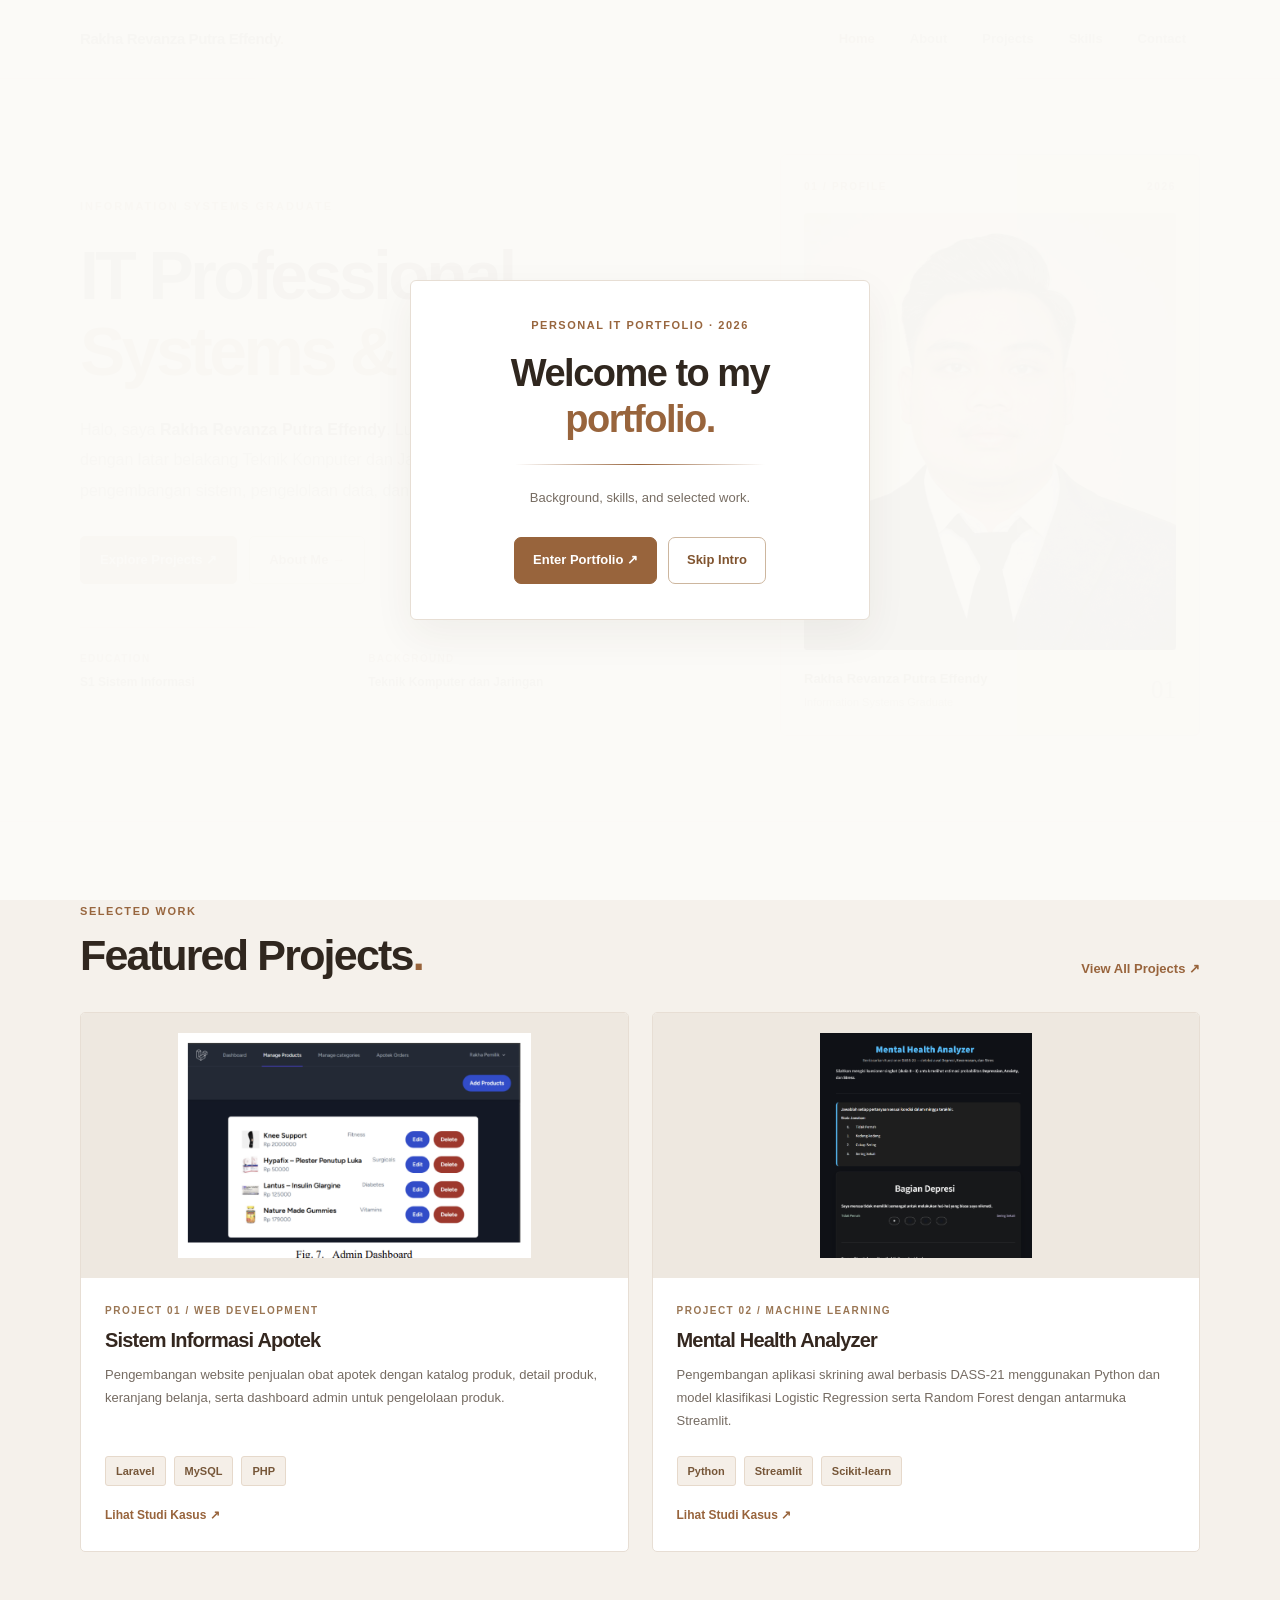
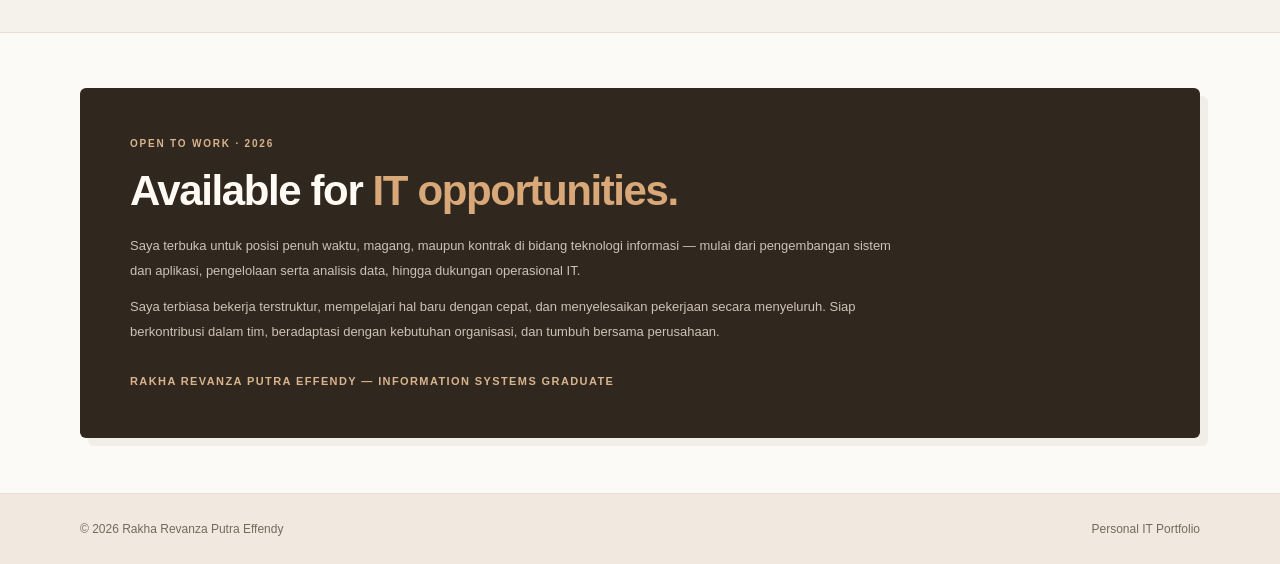
==== index.html @ 6f1459f6 "Refine portfolio layout and reposition as general IT" ====
<!DOCTYPE html>
<html lang="id">

<head>
  <meta charset="UTF-8">
  <meta name="viewport" content="width=device-width, initial-scale=1">

  <meta name="description"
    content="Personal portfolio of Rakha Revanza Putra Effendy — Information Technology, systems, data, and applications.">

  <meta name="theme-color" content="#fbfaf7">

  <title>Rakha Revanza Putra Effendy | IT Portfolio</title>

  <link rel="stylesheet" href="assets/style.css">

  <!-- CORPORATE HOME DESIGN -->
  <style>

    /* =====================================
       01. DESIGN SYSTEM
    ===================================== */

    :root {
      --home-bg: #fbfaf7;
      --home-white: #ffffff;
      --home-beige: #f1e9df;
      --home-brown: #98643c;
      --home-brown-dark: #79502f;
      --home-ink: #30271f;
      --home-muted: #776d63;
      --home-line: #e7ded4;
    }

    body.home-corporate {
      background: var(--home-bg);
      color: var(--home-ink);
    }

    .home-corporate .main {
      background: var(--home-bg);
    }

    .home-corporate .wrap {
      width: min(1120px, calc(100% - 64px));
    }


    /* =====================================
       02. HEADER
    ===================================== */

    .home-corporate .site-header {
      background: rgba(251, 250, 247, .96);
      border-bottom: 1px solid var(--home-line);
      backdrop-filter: blur(12px);
    }

    .home-corporate .topbar {
      min-height: 78px;
    }

    .home-corporate .logo {
      color: var(--home-ink);
      font-size: 15px;
      font-weight: 750;
      letter-spacing: -.4px;
    }

    .home-corporate .logo span {
      color: var(--home-brown);
    }

    .home-corporate .menu {
      gap: 7px;
    }

    .home-corporate .menu a {
      color: #6d6258;
      font-size: 13px;
      transition: .2s ease;
    }

    .home-corporate .menu a:hover,
    .home-corporate .menu a.active {
      color: var(--home-brown-dark);
      background: #eee5db;
    }


    /* =====================================
       03. HERO SECTION
    ===================================== */

    .corporate-hero {
      display: grid;
      grid-template-columns: 1.08fr .92fr;
      align-items: center;
      gap: 8%;

      min-height: 650px;
      padding: 75px 0 85px;
    }

    .corporate-hero > * {
      min-width: 0;
    }

    .hero-content .eyebrow {
      margin-bottom: 22px;
      color: var(--home-brown);
      font-size: 11px;
      font-weight: 750;
      letter-spacing: 2px;
    }

    .hero-content h1 {
      margin: 0 0 25px;

      color: var(--home-ink);
      font-family: Inter, "Segoe UI", Arial, sans-serif;

      font-size: clamp(46px, 5.3vw, 70px);
      font-weight: 750;
      line-height: 1.12;
      letter-spacing: -3.5px;
    }

    .hero-content h1 span {
      color: var(--home-brown);
    }

    .hero-content .lead {
      max-width: 535px;
      margin: 0;

      color: #6f655c;
      font-size: 16px;
      line-height: 1.9;
    }

    .hero-content .lead strong {
      color: var(--home-ink);
      font-weight: 700;
    }


    /* HERO BUTTONS */

    .hero-actions {
      display: flex;
      flex-wrap: wrap;
      gap: 12px;
      margin-top: 30px;
    }

    .home-corporate .hero-actions .btn {
      min-height: 47px;
      padding: 12px 19px;

      border-radius: 5px;
      font-size: 13px;
      font-weight: 700;
    }

    .home-corporate .hero-actions .btn.primary {
      color: white;
      background: var(--home-brown);
      border: 1px solid var(--home-brown);
    }

    .home-corporate .hero-actions .btn.primary:hover {
      background: var(--home-brown-dark);
      border-color: var(--home-brown-dark);
    }

    .home-corporate .hero-actions .btn.secondary {
      color: var(--home-brown-dark);
      background: transparent;
      border: 1px solid #cfbba6;
    }

    .home-corporate .hero-actions .btn.secondary:hover {
      background: #f1e9df;
    }


    /* HERO INFORMATION */

    .hero-information {
      display: grid;
      grid-template-columns: 1fr 1fr;
      gap: 20px;

      margin-top: 43px;
      padding-top: 22px;

      border-top: 1px solid var(--home-line);
    }

    .hero-information div {
      display: flex;
      flex-direction: column;
      gap: 5px;
    }

    .hero-information span {
      color: #987657;
      font-size: 10px;
      font-weight: 700;
      letter-spacing: 1.3px;
    }

    .hero-information strong {
      color: #4b3c2e;
      font-size: 12px;
      font-weight: 650;
    }


    /* =====================================
       04. PROFILE PHOTO PANEL
    ===================================== */

    .corporate-profile {
      width: 100%;
      max-width: 420px;
      justify-self: end;

      padding: 23px;

      background: #f0e8de;
      border: 1px solid #e2d5c7;
      border-radius: 6px;

      box-shadow: 8px 8px 0 rgba(143, 111, 79, .09);
    }

    .profile-panel-head {
      display: flex;
      align-items: center;
      justify-content: space-between;

      margin-bottom: 18px;

      color: #8a6343;
      font-size: 10px;
      font-weight: 750;
      letter-spacing: 1.7px;
    }

    .profile-image-wrap {
      width: 100%;
      aspect-ratio: 4 / 4.7;
      overflow: hidden;

      background: #e8ddd0;
      border-radius: 3px;
    }

    .profile-image-wrap img {
      width: 100%;
      height: 100%;

      object-fit: cover;
      object-position: center 20%;
    }

    .profile-panel-footer {
      display: flex;
      align-items: center;
      justify-content: space-between;
      gap: 12px;

      padding-top: 18px;
    }

    .profile-panel-footer strong {
      display: block;
      color: #423226;
      font-size: 13px;
    }

    .profile-panel-footer small {
      display: block;
      margin-top: 3px;

      color: #827466;
      font-size: 11px;
    }

    .profile-number {
      color: #a08060;
      font-family: Georgia, serif;
      font-size: 25px;
    }


    /* =====================================
       05. FEATURED PROJECTS
    ===================================== */

    .corporate-projects {
      padding: 80px 0;
      background: #f5f1eb;
      border-top: 1px solid var(--home-line);
      border-bottom: 1px solid var(--home-line);
    }

    .projects-heading {
      display: flex;
      align-items: end;
      justify-content: space-between;
      gap: 20px;

      margin-bottom: 32px;
    }

    .projects-heading .eyebrow {
      margin-bottom: 10px;
    }

    .projects-heading h2 {
      margin: 0;

      color: var(--home-ink);
      font-size: clamp(29px, 4vw, 43px);
      font-weight: 700;
      letter-spacing: -1.8px;
    }

    .projects-heading h2 span {
      color: var(--home-brown);
    }

    .projects-view-all {
      color: var(--home-brown);
      font-size: 13px;
      font-weight: 700;
      white-space: nowrap;
    }

    .corporate-project-grid {
      display: grid;
      grid-template-columns: repeat(2, minmax(0, 1fr));
      gap: 23px;
    }

    .corporate-project-card {
      overflow: hidden;

      background: #fff;
      border: 1px solid #e7ded4;
      border-radius: 5px;

      transition: transform .25s ease, box-shadow .25s ease;
    }

    .corporate-project-card:hover {
      transform: translateY(-4px);
      box-shadow: 0 12px 25px rgba(69, 49, 31, .07);
    }

    .corporate-project-card > a {
      display: block;
      height: 100%;
    }

    .project-image {
      height: 265px;
      padding: 20px;

      display: flex;
      align-items: center;
      justify-content: center;

      background: #eee8e0;
      overflow: hidden;
    }

    .project-image img {
      width: auto;
      height: auto;
      max-width: 100%;
      max-height: 100%;
      object-fit: contain;

      transition: transform .3s ease;
    }

    .corporate-project-card:hover .project-image img {
      transform: scale(1.025);
    }

    .project-information {
      padding: 24px;
    }

    .project-number {
      display: block;
      margin-bottom: 10px;

      color: #9a7654;
      font-size: 10px;
      font-weight: 750;
      letter-spacing: 1.5px;
    }

    .project-information h3 {
      margin: 0 0 10px;

      color: #34271f;
      font-size: 20px;
      font-weight: 700;
    }

    .project-information p {
      min-height: 75px;
      margin: 0 0 18px;

      color: #756b62;
      font-size: 13px;
      line-height: 1.8;
    }

    .project-technologies {
      display: flex;
      flex-wrap: wrap;
      gap: 8px;
    }

    .project-technologies span {
      padding: 5px 10px;

      color: #765638;
      background: #f5efe8;

      border: 1px solid #e6d9cb;
      border-radius: 3px;

      font-size: 11px;
      font-weight: 600;
    }

    .project-link {
      display: inline-block;
      margin-top: 19px;

      color: var(--home-brown);
      font-size: 12px;
      font-weight: 750;
    }


    /* =====================================
       06. OPEN TO WORK
    ===================================== */

    .corporate-cta {
      padding: 55px 0;
      background: var(--home-bg);
    }

    .cta-panel {
      padding: 46px 50px;

      color: #f7f1e9;
      background: var(--home-ink);
      border-radius: 6px;

      box-shadow: 8px 8px 0 rgba(143, 111, 79, .09);
    }

    .cta-panel .eyebrow {
      margin-bottom: 12px;

      color: #d8b48e;
      font-size: 10px;
      letter-spacing: 1.8px;
    }

    .cta-panel h2 {
      margin: 0 0 18px;

      color: #fffaf4;
      font-size: clamp(28px, 3.8vw, 42px);
      font-weight: 700;
      line-height: 1.22;
      letter-spacing: -1.4px;
    }

    .cta-panel h2 span {
      color: #d8a878;
    }

    .cta-panel p {
      max-width: 780px;
      margin: 0;

      color: #cec2b6;
      font-size: 13px;
      line-height: 1.9;
    }

    .cta-panel p + p {
      margin-top: 12px;
    }

    .cta-panel .cta-signature {
      margin-top: 26px;

      color: #d8b48e;
      font-size: 11px;
      font-weight: 700;
      letter-spacing: 1.4px;
      text-transform: uppercase;
    }


    /* =====================================
       07. FOOTER
    ===================================== */

    .home-corporate .footer {
      padding: 25px 0;

      color: #75685b;
      background: #f1e9df;

      border-top: 1px solid var(--home-line);
      font-size: 12px;
    }

    .footer-content {
      display: flex;
      align-items: center;
      justify-content: space-between;
      gap: 15px;
    }


    /* =====================================
       08. INTRO SCREEN
    ===================================== */

    .home-corporate .intro {
      background: rgba(251, 250, 247, .98);
      color: var(--home-ink);
    }

    .home-corporate .intro-box {
      width: min(460px, calc(100% - 35px));
      padding: 35px;

      background: white;
      border: 1px solid var(--home-line);
      border-radius: 6px;
      box-shadow: 0 15px 40px rgba(60, 43, 28, .06);
    }

    .home-corporate .intro-box h2 {
      color: var(--home-ink);
      font-family: Inter, "Segoe UI", Arial, sans-serif;
      font-size: 38px;
      line-height: 1.2;
    }

    .home-corporate .intro-box h2 span {
      color: var(--home-brown) !important;
    }

    .home-corporate .intro-box .muted {
      color: var(--home-muted);
      font-size: 13px;
    }

    .home-corporate .intro-line {
      background: linear-gradient(
        90deg,
        transparent,
        var(--home-brown),
        transparent
      );
    }


    /* =====================================
       09. RESPONSIVE
    ===================================== */

    @media (max-width: 850px) {

      .corporate-hero {
        gap: 5%;
        grid-template-columns: 1fr .85fr;
      }

      .hero-content h1 {
        font-size: 48px;
      }

      .corporate-profile {
        padding: 16px;
      }

    }


    @media (max-width: 780px) {

      .home-corporate .wrap {
        width: calc(100% - 36px);
      }

      .corporate-hero {
        grid-template-columns: 1fr;
        gap: 40px;

        min-height: auto;
        padding: 65px 0;
      }

      .hero-content h1 {
        font-size: clamp(43px, 10vw, 62px);
        letter-spacing: -2.5px;
      }

      .hero-content .lead {
        font-size: 15px;
      }

      .corporate-profile {
        width: 100%;
        max-width: 370px;
        justify-self: center;
      }

      .hero-information {
        margin-top: 30px;
      }

      .corporate-projects {
        padding: 60px 0;
      }

      .corporate-cta {
        padding: 45px 0;
      }

      .cta-panel {
        padding: 30px;
      }

      .corporate-project-grid {
        grid-template-columns: 1fr;
      }

      .project-information p {
        min-height: auto;
      }

      .projects-heading {
        align-items: flex-start;
      }

    }


    @media (max-width: 480px) {

      .home-corporate .logo {
        font-size: 13px;
      }

      .hero-content h1 {
        font-size: 43px;
      }

      .hero-information {
        grid-template-columns: 1fr;
        gap: 15px;
      }

      .hero-actions {
        flex-direction: column;
        align-items: stretch;
      }

      .hero-actions .btn {
        justify-content: center;
      }

      .projects-heading {
        flex-direction: column;
        align-items: flex-start;
      }

      .project-image {
        height: 220px;
      }

      .footer-content {
        flex-direction: column;
        align-items: flex-start;
      }

    }

  </style>
</head>


<body class="home-corporate">


  <!-- =================================
       HEADER
  ================================== -->

  <header class="site-header">

    <div class="wrap topbar">

      <a class="logo" href="index.html">
        Rakha Revanza Putra Effendy<span>.</span>
      </a>

      <button
        class="toggle"
        data-menu-toggle
        aria-expanded="false"
        aria-label="Buka navigasi">

        ☰ Menu

      </button>

      <nav class="menu" aria-label="Main navigation">

        <a href="index.html" class="active" aria-current="page">
          Home
        </a>

        <a href="about.html">About</a>

        <a href="projects.html">Projects</a>

        <a href="skills.html">Skills</a>

        <a href="contact.html">Contact</a>

      </nav>

    </div>

  </header>



  <!-- =================================
       MAIN CONTENT
  ================================== -->

  <main class="main">


    <!-- HERO SECTION -->

    <div class="wrap">

      <section class="corporate-hero">


        <!-- INTRODUCTION -->

        <div class="hero-content reveal">

          <p class="eyebrow">
            INFORMATION SYSTEMS GRADUATE
          </p>

          <h1>
            IT Professional<br>
            <span>Systems & Data.</span>
          </h1>

          <p class="lead">

            Halo, saya
            <strong>Rakha Revanza Putra Effendy</strong>.
            Lulusan Sistem Informasi dengan latar belakang
            Teknik Komputer dan Jaringan, tertarik pada
            pengembangan sistem, pengelolaan data, dan
            operasional IT.

          </p>


          <!-- ACTION BUTTONS -->

          <div class="hero-actions">

            <a href="projects.html" class="btn primary">
              Explore Projects ↗
            </a>

            <a href="about.html" class="btn secondary">
              About Me →
            </a>

          </div>


          <!-- PROFILE INFORMATION -->

          <div class="hero-information">

            <div>
              <span>EDUCATION</span>
              <strong>S1 Sistem Informasi</strong>
            </div>

            <div>
              <span>BACKGROUND</span>
              <strong>Teknik Komputer dan Jaringan</strong>
            </div>

          </div>

        </div>



        <!-- PROFILE PHOTO -->

        <aside class="corporate-profile reveal">

          <div class="profile-panel-head">
            <span>01 / PROFILE</span>
            <span>2026</span>
          </div>

          <div class="profile-image-wrap">

            <img
              src="assets/rakha-profile.jpg"
              alt="Foto profesional Rakha Revanza Putra Effendy"
              loading="eager">

          </div>

          <div class="profile-panel-footer">

            <div>
              <strong>Rakha Revanza Putra Effendy</strong>
              <small>Information Systems Graduate</small>
            </div>

            <span class="profile-number">01</span>

          </div>

        </aside>


      </section>

    </div>



    <!-- =================================
         FEATURED PROJECTS
    ================================== -->

    <section class="corporate-projects">

      <div class="wrap">


        <div class="projects-heading">

          <div>

            <p class="eyebrow">
              SELECTED WORK
            </p>

            <h2>
              Featured Projects<span>.</span>
            </h2>

          </div>

          <a href="projects.html" class="projects-view-all">
            View All Projects ↗
          </a>

        </div>



        <div class="corporate-project-grid">


          <!-- PROJECT 01 -->

          <article class="corporate-project-card reveal">

            <a href="pharmacy.html"
               aria-label="Lihat detail Sistem Informasi Apotek">

              <div class="project-image">

                <img
                  src="assets/pharmacy-admin.png"
                  alt="Dashboard admin Sistem Informasi Apotek"
                  loading="lazy">

              </div>


              <div class="project-information">

                <span class="project-number">
                  PROJECT 01 / WEB DEVELOPMENT
                </span>

                <h3>Sistem Informasi Apotek</h3>

                <p>
                  Pengembangan website penjualan obat apotek
                  dengan katalog produk, detail produk,
                  keranjang belanja, serta dashboard admin
                  untuk pengelolaan produk.
                </p>

                <div class="project-technologies">

                  <span>Laravel</span>
                  <span>MySQL</span>
                  <span>PHP</span>

                </div>

                <span class="project-link">
                  Lihat Studi Kasus ↗
                </span>

              </div>

            </a>

          </article>



          <!-- PROJECT 02 -->

          <article class="corporate-project-card reveal">

            <a href="mental-health.html"
               aria-label="Lihat detail Mental Health Analyzer">

              <div class="project-image">

                <img
                  src="assets/mental-home.png"
                  alt="Tampilan aplikasi Mental Health Analyzer"
                  loading="lazy">

              </div>


              <div class="project-information">

                <span class="project-number">
                  PROJECT 02 / MACHINE LEARNING
                </span>

                <h3>Mental Health Analyzer</h3>

                <p>
                  Pengembangan aplikasi skrining awal berbasis
                  DASS-21 menggunakan Python dan model
                  klasifikasi Logistic Regression serta
                  Random Forest dengan antarmuka Streamlit.
                </p>

                <div class="project-technologies">

                  <span>Python</span>
                  <span>Streamlit</span>
                  <span>Scikit-learn</span>

                </div>

                <span class="project-link">
                  Lihat Studi Kasus ↗
                </span>

              </div>

            </a>

          </article>


        </div>

      </div>

    </section>



    <!-- =================================
         OPEN TO WORK
    ================================== -->

    <section class="corporate-cta">

      <div class="wrap">

        <div class="cta-panel reveal">

          <p class="eyebrow">
            OPEN TO WORK · 2026
          </p>

          <h2>
            Available for
            <span>IT opportunities.</span>
          </h2>

          <p>
            Saya terbuka untuk posisi penuh waktu, magang, maupun
            kontrak di bidang teknologi informasi — mulai dari
            pengembangan sistem dan aplikasi, pengelolaan serta
            analisis data, hingga dukungan operasional IT.
          </p>

          <p>
            Saya terbiasa bekerja terstruktur, mempelajari hal baru
            dengan cepat, dan menyelesaikan pekerjaan secara
            menyeluruh. Siap berkontribusi dalam tim, beradaptasi
            dengan kebutuhan organisasi, dan tumbuh bersama
            perusahaan.
          </p>

          <p class="cta-signature">
            Rakha Revanza Putra Effendy — Information Systems Graduate
          </p>

        </div>

      </div>

    </section>



  </main>



  <!-- =================================
       FOOTER
  ================================== -->

  <footer class="footer">

    <div class="wrap footer-content">

      <span>
        © 2026 Rakha Revanza Putra Effendy
      </span>

      <span>
        Personal IT Portfolio
      </span>

    </div>

  </footer>



  <!-- =================================
       LIGHTBOX
  ================================== -->

  <div
    class="lightbox"
    id="lightbox"
    role="dialog"
    aria-modal="true"
    aria-label="Project image preview">

    <button
      class="lightbox-close"
      type="button"
      aria-label="Close preview">

      ×

    </button>

    <img alt="">

  </div>



  <!-- =================================
       INTRO SCREEN
  ================================== -->

  <div id="intro" class="intro">

    <div class="intro-box">

      <p class="eyebrow">
        PERSONAL IT PORTFOLIO · 2026
      </p>

      <h2>
        Welcome to my<br>
        <span>portfolio.</span>
      </h2>

      <div class="intro-line"></div>

      <p class="muted">
        Background, skills, and selected work.
      </p>

      <div class="actions" style="justify-content:center">

        <button
          class="btn primary"
          id="enter-site">

          Enter Portfolio ↗

        </button>

        <button
          class="btn secondary"
          id="skip-intro">

          Skip Intro

        </button>

      </div>

    </div>

  </div>



  <!-- JAVASCRIPT -->

  <script src="assets/app.js"></script>

</body>
</html>
---- assets/style.css ----
/* =========================================
   RAKHA REVANZA — PERSONAL PORTFOLIO
   Theme: Warm White & Soft Brown
   ========================================= */


/* 1. ROOT & GLOBAL */

:root {
  color-scheme: light;

  --bg: #fbfaf7;
  --surface: #ffffff;
  --surface2: #f4efe8;
  --line: #e7ded4;

  --ink: #30271f;
  --muted: #756b62;

  --blue: #9a6538;
  --brand: #9a6538;

  --brown: #98643c;
  --brown-dark: #81532f;
  --brown-soft: #eee4d9;

  --max: 1100px;
}

* {
  box-sizing: border-box;
}

html {
  scroll-behavior: smooth;
}

body {
  margin: 0;
  background: var(--bg);
  color: var(--ink);
  font-family: Inter, "Segoe UI", Arial, sans-serif;
  font-size: 15px;
  line-height: 1.7;
}

a {
  color: inherit;
  text-decoration: none;
}

button {
  font: inherit;
  cursor: pointer;
}

img {
  display: block;
  max-width: 100%;
}

a:focus-visible,
button:focus-visible,
input:focus-visible {
  outline: 2px solid #a97950;
  outline-offset: 3px;
}

.wrap {
  width: min(var(--max), calc(100% - 64px));
  margin: 0 auto;
}


/* 2. BACKGROUND */

.grid-bg {
  background-color: var(--bg);
  background-image:
    radial-gradient(
      ellipse at 90% 4%,
      rgba(196, 166, 135, 0.10),
      transparent 34%
    );
}


/* 3. HEADER & NAVIGATION */

.site-header {
  position: sticky;
  top: 0;
  z-index: 30;

  background: rgba(251, 250, 247, 0.94);
  backdrop-filter: blur(14px);

  border-bottom: 1px solid var(--line);
}

.topbar {
  min-height: 76px;

  display: flex;
  align-items: center;
  justify-content: space-between;
  gap: 20px;
}

.logo {
  font-size: 15px;
  font-weight: 750;
  letter-spacing: -0.025em;
  color: #382a1e;
}

.logo span {
  color: #a66f43;
}

.menu {
  display: flex;
  align-items: center;
  flex-wrap: wrap;
  gap: 8px;
}

.menu a {
  padding: 8px 14px;
  border-radius: 999px;

  color: #62574d;
  font-size: 13px;
  font-weight: 600;

  transition: background 0.2s, color 0.2s;
}

.menu a:hover,
.menu a.active {
  color: #70451f;
  background: #eee4d9;
}

.toggle {
  display: none;

  padding: 7px 12px;
  color: #49382a;

  background: #fff;
  border: 1px solid #d9cabc;
  border-radius: 8px;
}


/* 4. MAIN & TYPOGRAPHY */

.main {
  min-height: calc(100vh - 160px);
  background-color: var(--bg);
}

.eyebrow {
  margin: 0 0 16px;

  color: #98663e;
  font-size: 11px;
  font-weight: 750;
  letter-spacing: 0.14em;
  text-transform: uppercase;
}

h1,
h2,
h3 {
  color: #34271c;
  line-height: 1.16;
  letter-spacing: -0.04em;
}

h2 {
  margin: 0 0 16px;
  font-size: clamp(30px, 4vw, 48px);
}

h3 {
  margin: 0 0 10px;
  font-size: 21px;
}

.lead {
  max-width: 610px;

  color: #625a52;
  font-size: 17px;
  line-height: 1.8;
}

.muted {
  color: var(--muted);
}


/* 5. HOME PAGE */

.hero {
  min-height: 590px;
  padding: 64px 0 56px;

  display: grid;
  grid-template-columns:
    minmax(0, 1.3fr)
    minmax(240px, 0.75fr);

  align-items: center;
  gap: 8%;
}

.hero h1 {
  margin: 0 0 22px;

  font-family: Georgia, "Times New Roman", serif;
  font-size: clamp(44px, 7vw, 88px);
  font-weight: 600;
  line-height: 1.04;
  letter-spacing: -0.055em;
}

.hero h1 span {
  color: #a66f43 !important;
}

.actions {
  display: flex;
  flex-wrap: wrap;
  gap: 11px;
  margin-top: 28px;
}

.statline {
  display: flex;
  flex-wrap: wrap;
  gap: 26px;

  margin-top: 45px;
  padding-top: 25px;

  border-top: 1px solid var(--line);

  color: #887b6e;
  font-size: 12px;
  letter-spacing: 0.08em;
  text-transform: uppercase;
}


/* 6. BUTTONS */

.btn {
  display: inline-flex;
  align-items: center;
  gap: 9px;

  padding: 11px 18px;

  color: #63462d;
  background: #fff;

  border: 1px solid #d9cabc;
  border-radius: 7px;

  font-size: 13px;
  font-weight: 650;

  transition:
    background 0.18s,
    transform 0.18s,
    border-color 0.18s;
}

.btn:hover {
  transform: translateY(-1px);
  border-color: #b99473;
  background: #faf6f1;
}

.btn.primary {
  color: #fff;
  background: var(--brown);
  border-color: var(--brown);
}

.btn.primary:hover {
  background: var(--brown-dark);
  border-color: var(--brown-dark);
}

.btn.secondary {
  color: #80542f;
  background: transparent;
  border-color: #cdb69e;
}

.btn.secondary:hover {
  background: #f3ece4;
  border-color: #ad825d;
}


/* 7. PROFILE PHOTO */

.photo-card {
  position: relative;

  width: 100%;
  min-height: 360px;
  max-width: 390px;

  margin: 0 auto;
  overflow: hidden;

  display: grid;
  place-items: center;

  background: linear-gradient(145deg, #f3ece3, #e7d9c9);
  border: 1px solid #dfd0c0;
  border-radius: 10px;

  box-shadow:
    12px 12px 0 -7px #eee5db,
    12px 12px 0 -6px #d9c7b4;
}

.profile-photo {
  display: block;
  width: 100%;
  height: auto;
  object-fit: cover;
}

.photo-card:has(.profile-photo)::after {
  display: none;
}

.photo-card:has(.profile-photo) {
  min-height: 0;
}

.photo-mark {
  width: 92px;
  height: 92px;
  margin: 0 auto 18px;

  display: grid;
  place-items: center;

  color: #967452;
  background: rgba(255, 255, 255, 0.38);
  border: 1px solid #b99a7b;
  border-radius: 999px;

  font-size: 38px;
}

.photo-placeholder {
  padding: 20px;
  color: #604b38;
  text-align: center;
  font-size: 13px;
}

.photo-placeholder small {
  display: block;
  margin-top: 4px;
  color: #88745f;
}

.photo-card:after {
  content: "PORTRAIT / PLACEHOLDER";

  position: absolute;
  bottom: 20px;
  left: 22px;

  color: #8c725a;
  font-size: 10px;
  letter-spacing: 0.16em;
}


/* 8. GENERAL SECTIONS */

.section {
  padding: 62px 0;
}

.section-heading {
  display: flex;
  align-items: center;
  justify-content: space-between;
  gap: 20px;
  margin-bottom: 22px;
}

.section-heading h2 {
  margin: 0;
}

.section-heading a,
.text-link,
.back {
  color: #94623a;
}

.section-heading a {
  font-size: 13px;
}

.page-top {
  padding: 72px 0 24px;
}

.page-top h1 {
  margin: 0 0 16px;

  font-family: Georgia, "Times New Roman", serif;
  font-size: clamp(38px, 5vw, 62px);
  font-weight: 600;
  letter-spacing: -0.045em;
}

.page-top h1 span {
  color: #a66f43 !important;
}

.page-top .lead {
  max-width: 740px;
}


/* 9. ABOUT PAGE */

.split {
  display: grid;
  grid-template-columns: 0.9fr 1.1fr;
  align-items: start;
  gap: 45px;
}

.split > * {
  min-width: 0;
}

.split .photo-card {
  margin: 0;
  align-self: start;
}

.prose {
  max-width: 780px;
}

.prose p {
  color: #625a52;
}


/* 10. PANELS & INFORMATION */

.panel {
  padding: 25px;

  background: #fff;
  border: 1px solid var(--line);
  border-radius: 9px;

  box-shadow: 0 4px 18px rgba(67, 47, 29, 0.025);
}

.stack {
  display: grid;
  gap: 15px;
}

.kicker {
  color: #98663e;
  font-size: 11px;
  letter-spacing: 0.13em;
  text-transform: uppercase;
}

.notice {
  padding: 15px 20px;

  color: #655648;
  background: #f5efe8;

  border-left: 3px solid #ad8059;
  border-radius: 3px;

  font-size: 13px;
}


/* 11. EDUCATION & EXPERIENCE */

.timeline {
  margin: 0 0 0 10px;
  padding-left: 23px;

  border-left: 1px solid #d6c3ae;
}

.timeline article {
  position: relative;
  margin-bottom: 26px;
}

.timeline article:before {
  content: "";

  position: absolute;
  top: 7px;
  left: -29px;

  width: 11px;
  height: 11px;

  background: #a97950;
  border-radius: 50%;
  box-shadow: 0 0 0 3px var(--bg);
}

.timeline h3 {
  margin-bottom: 4px;
  font-size: 17px;
}

.timeline p {
  margin: 0;
  color: #6e655d;
}


/* 12. PROJECTS */

.project-grid {
  display: grid;
  grid-template-columns: repeat(2, minmax(0, 1fr));
  gap: 24px;
}

.card {
  overflow: hidden;

  background: #fff;
  border: 1px solid var(--line);
  border-radius: 9px;

  box-shadow: 0 4px 18px rgba(67, 47, 29, 0.035);

  transition:
    transform 0.25s,
    border-color 0.25s,
    box-shadow 0.25s;
}

.card:hover {
  transform: translateY(-3px);
  border-color: #c8ad91;
  box-shadow: 0 9px 24px rgba(67, 47, 29, 0.07);
}

.card .visual {
  height: 240px;
  padding: 18px;

  display: flex;
  align-items: center;
  justify-content: center;

  overflow: hidden;
  background: #f2eee8;
}

.card .visual img {
  width: 100%;
  height: 100%;
  object-fit: contain;
}

.card .body {
  padding: 23px;
}

.card small {
  color: #98663e;
  font-size: 10px;
  font-weight: 700;
  letter-spacing: 0.12em;
  text-transform: uppercase;
}

.card h3 {
  margin: 10px 0;
}

.card p {
  margin: 0 0 17px;
  color: #6e655d;
  font-size: 14px;
}

.text-link {
  display: inline-flex;
  align-items: center;
  gap: 6px;
  margin-top: 19px;
  font-size: 13px;
  font-weight: 750;
}

.chips {
  display: flex;
  flex-wrap: wrap;
  gap: 8px;
}

.chip {
  display: inline-block;
  padding: 4px 9px;

  color: #765638;
  background: #f5efe8;

  border: 1px solid #e6d9cb;
  border-radius: 4px;

  font-size: 11px;
}


/* 13. PROJECT FILTER */

.filterbar {
  display: flex;
  flex-wrap: wrap;
  gap: 9px;
  margin: 4px 0 24px;
}

.filter-btn {
  padding: 8px 15px;

  color: #6f6256;
  background: #fff;

  border: 1px solid #dfd4c9;
  border-radius: 5px;

  font-size: 12px;
}

.filter-btn:hover,
.filter-btn[aria-pressed="true"] {
  color: #6d4728;
  background: #eee4d9;
  border-color: #c5a98c;
}


/* 14. PROJECT DETAIL */

.project-detail {
  display: grid;
  grid-template-columns: 1fr 0.85fr;
  gap: 40px;
}

.project-detail .preview {
  min-height: 310px;
  padding: 20px;

  display: grid;
  place-items: center;

  background: #f2eee8;
  border: 1px solid var(--line);
  border-radius: 9px;
}

.project-detail .preview img {
  max-height: 390px;
  object-fit: contain;
}

.meta {
  display: grid;
  grid-template-columns: 120px 1fr;
  gap: 10px;

  padding: 12px 0;
  border-bottom: 1px solid var(--line);

  font-size: 13px;
}

.meta strong {
  color: #8a6849;
}


/* 15. GALLERY & LIGHTBOX */

.gallery {
  display: grid;
  grid-template-columns: repeat(3, minmax(0, 1fr));
  gap: 15px;
}

.gallery button {
  width: 100%;
  padding: 12px;

  color: #5d5044;
  background: #fff;

  border: 1px solid var(--line);
  border-radius: 7px;

  text-align: left;
}

.gallery button:hover {
  border-color: #b99572;
}

.gallery img {
  width: auto;
  height: 240px;
  max-width: 100%;
  margin-bottom: 10px;
  object-fit: contain;
}

.lightbox {
  position: fixed;
  inset: 0;
  z-index: 100;

  display: none;
  align-items: center;
  justify-content: center;

  padding: 28px;
  background: rgba(39, 30, 23, 0.92);
}

.lightbox.open {
  display: flex;
}

.lightbox img {
  max-width: min(100%, 1100px);
  max-height: 86vh;
  object-fit: contain;
}

.lightbox-close {
  position: absolute;
  top: 19px;
  right: 22px;

  padding: 5px 13px;

  color: #3d3025;
  background: #f8f4ef;

  border: 1px solid #d8c8b8;
  border-radius: 6px;

  font-size: 21px;
}


/* 16. SKILLS */

.skill-groups {
  display: grid;
  grid-template-columns: repeat(2, minmax(0, 1fr));
  gap: 17px;
}

.skill-group {
  padding: 25px;

  background: #fff;
  border: 1px solid var(--line);
  border-radius: 9px;

  box-shadow: 0 4px 18px rgba(67, 47, 29, 0.025);
}

.skill-group h3 {
  margin-bottom: 15px;
  color: #795638;
  font-size: 17px;
}

.skill-items {
  display: flex;
  flex-wrap: wrap;
  gap: 9px;
}

.skill-items span {
  padding: 9px 12px;

  color: #5f4a37;
  background: #f5f0ea;

  border: 1px solid #e5d9cd;
  border-radius: 5px;

  font-size: 13px;
}


/* 17. CONTACT */

.contact-grid {
  display: grid;
  grid-template-columns: 1fr 1fr;
  gap: 24px;
}

.info-line {
  display: flex;
  align-items: center;
  justify-content: space-between;
  gap: 20px;

  padding: 14px 0;
  border-bottom: 1px solid var(--line);
}

.info-line span:last-child {
  color: #8b5b34;
  text-align: right;
}

.info-line a {
  color: #8b5b34;
  text-decoration: underline;
  text-decoration-color: #d6b99c;
  text-underline-offset: 3px;
  overflow-wrap: anywhere;
}


/* 18. FOOTER */

.footer {
  padding: 22px 0;

  color: #75685b;
  background: #f4efe8;

  border-top: 1px solid var(--line);
  font-size: 12px;
}

.footer .wrap {
  display: flex;
  align-items: center;
  justify-content: space-between;
  gap: 12px;
}


/* 19. INTRO ANIMATION */

.intro {
  position: fixed;
  inset: 0;
  z-index: 80;

  display: grid;
  place-items: center;

  color: #34271c;
  background: #fbfaf7;

  transition: opacity 0.5s;
}

.intro.dismiss {
  opacity: 0;
  pointer-events: none;
}

.intro-box {
  padding: 20px;
  text-align: center;
}

.intro-box h2 {
  font-size: clamp(28px, 4vw, 50px);
}

.intro-line {
  width: 250px;
  height: 1px;
  margin: 22px auto;

  background: linear-gradient(
    90deg,
    transparent,
    #a97950,
    transparent
  );

  animation: pulse 2s infinite;
}

@keyframes pulse {
  50% {
    opacity: 0.2;
    transform: scaleX(0.8);
  }
}


/* 20. REVEAL ANIMATION */

.reveal {
  opacity: 0;
  transform: translateY(15px);

  transition:
    opacity 0.65s,
    transform 0.65s;
}

.reveal.in {
  opacity: 1;
  transform: translateY(0);
}


/* 21. ADDITIONAL UTILITIES */

.back {
  display: inline-block;
  margin-bottom: 22px;
  font-size: 12px;
}

.simple-list {
  padding-left: 20px;
  color: #655b51;
}

.simple-list li {
  margin-bottom: 8px;
}

.wide-screen {
  max-height: 430px;
  padding: 18px;

  display: grid;
  place-items: center;

  background: #f2eee8;
  border: 1px solid var(--line);
  border-radius: 9px;
}

.wide-screen img {
  max-height: 390px;
  object-fit: contain;
}

.eyecatch {
  color: #71583f;
}

.subdued {
  color: #84776b;
  font-size: 12px;
}

.nowrap {
  white-space: nowrap;
}


/* =========================================
   RESPONSIVE — TABLET & MOBILE
   ========================================= */

@media (max-width: 780px) {

  .wrap {
    width: min(var(--max), calc(100% - 34px));
  }

  /* Navigation */

  .topbar {
    min-height: 65px;
    flex-wrap: wrap;
  }

  .toggle {
    display: block;
  }

  .menu {
    display: none;
    width: 100%;
    padding: 0 0 15px;

    flex-direction: column;
    align-items: stretch;

    background: var(--bg);
  }

  .menu.open {
    display: flex;
  }

  .menu a {
    padding: 9px 14px;
  }

  /* Home */

  .hero {
    min-height: 0;
    padding: 60px 0 30px;

    grid-template-columns: 1fr;
    gap: 38px;
  }

  .hero h1 {
    font-size: clamp(42px, 11vw, 70px);
  }

  .hero .photo-card {
    max-width: 360px;
    min-height: 300px;
    margin: 0 auto;
  }

  .statline {
    flex-wrap: wrap;
    gap: 16px;
  }

  /* Other pages */

  .section {
    padding: 42px 0;
  }

  .page-top {
    padding: 52px 0 22px;
  }

  .project-grid,
  .split,
  .skill-groups,
  .project-detail,
  .contact-grid {
    grid-template-columns: 1fr;
  }

  .split .photo-card {
    max-width: 360px;
    margin: 0 auto;
  }

  .gallery {
    grid-template-columns: repeat(2, minmax(0, 1fr));
  }

  .footer .wrap {
    flex-wrap: wrap;
  }

  .meta {
    grid-template-columns: 90px 1fr;
  }

}


/* SMALL MOBILE */

@media (max-width: 500px) {

  .gallery {
    grid-template-columns: 1fr;
  }

  .gallery img {
    height: 200px;
  }

  .card .visual {
    height: 220px;
  }

  .info-line {
    align-items: flex-start;
    gap: 10px;
  }

}


/* ACCESSIBILITY */

@media (prefers-reduced-motion: reduce) {

  *,
  *::before,
  *::after {
    scroll-behavior: auto !important;
    animation: none !important;
    transition: none !important;
  }

  .reveal {
    opacity: 1;
    transform: none;
  }

  .card:hover,
  .btn:hover {
    transform: none;
  }

}
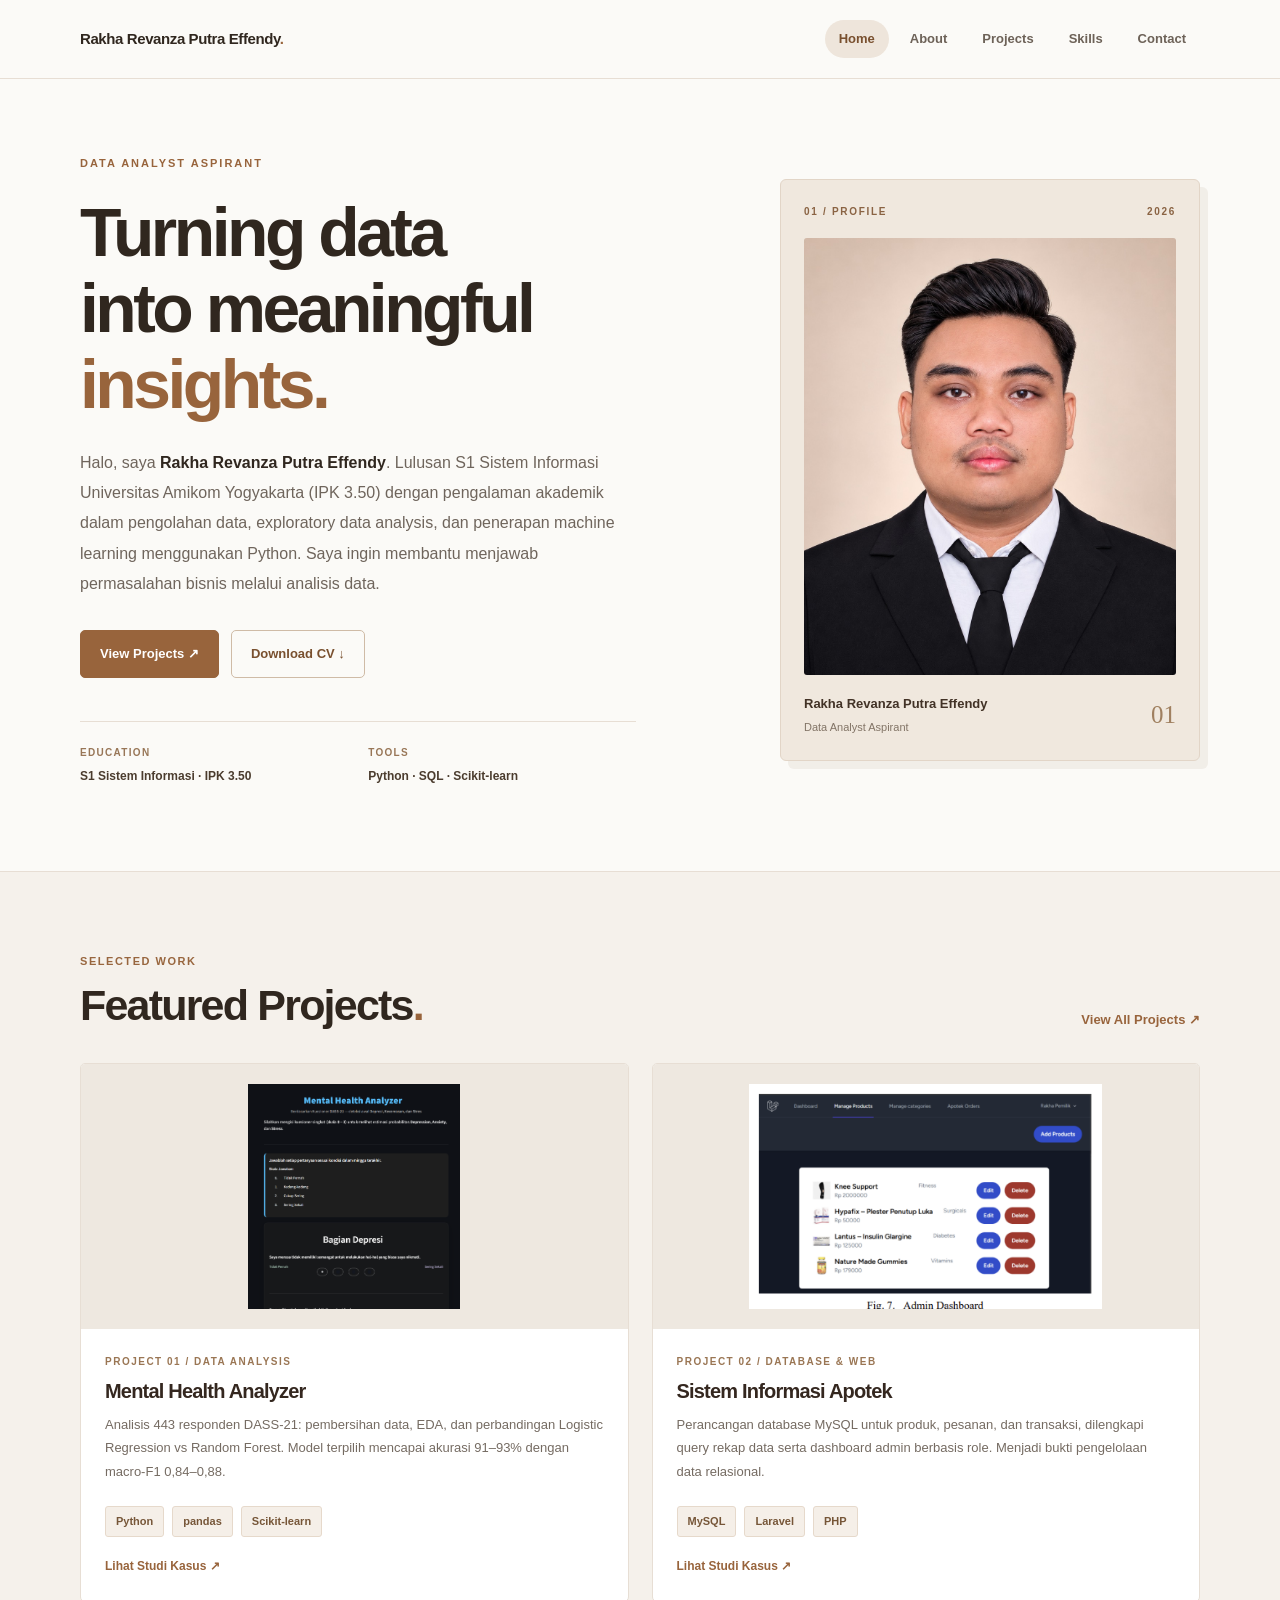
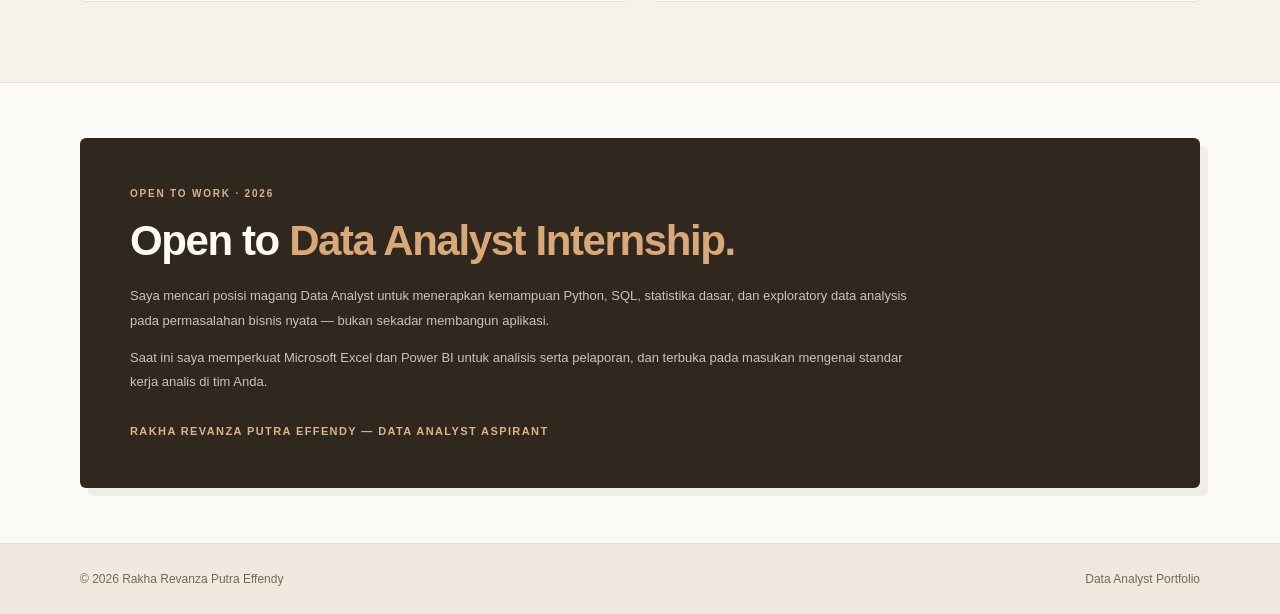
==== commit 73765904: "refactor(home): remove intro gate and reposition hero Drop the enter-portfolio overlay that delayed " ====
--- a/index.html
+++ b/index.html
@@ -7,11 +7,11 @@
   <meta name="viewport" content="width=device-width, initial-scale=1">
 
   <meta name="description"
-    content="Personal portfolio of Rakha Revanza Putra Effendy — Information Technology, systems, data, and applications.">
+    content="Portfolio of Rakha Revanza Putra Effendy — Information Systems graduate focused on data analysis with Python, SQL, and machine learning.">
 
   <meta name="theme-color" content="#fbfaf7">
 
-  <title>Rakha Revanza Putra Effendy | IT Portfolio</title>
+  <title>Rakha Revanza Putra Effendy | Data Analyst Portfolio</title>
 
   <link rel="stylesheet" href="assets/style.css">
 
@@ -541,52 +541,7 @@
 
 
     /* =====================================
-       08. INTRO SCREEN
-    ===================================== */
-
-    .home-corporate .intro {
-      background: rgba(251, 250, 247, .98);
-      color: var(--home-ink);
-    }
-
-    .home-corporate .intro-box {
-      width: min(460px, calc(100% - 35px));
-      padding: 35px;
-
-      background: white;
-      border: 1px solid var(--home-line);
-      border-radius: 6px;
-      box-shadow: 0 15px 40px rgba(60, 43, 28, .06);
-    }
-
-    .home-corporate .intro-box h2 {
-      color: var(--home-ink);
-      font-family: Inter, "Segoe UI", Arial, sans-serif;
-      font-size: 38px;
-      line-height: 1.2;
-    }
-
-    .home-corporate .intro-box h2 span {
-      color: var(--home-brown) !important;
-    }
-
-    .home-corporate .intro-box .muted {
-      color: var(--home-muted);
-      font-size: 13px;
-    }
-
-    .home-corporate .intro-line {
-      background: linear-gradient(
-        90deg,
-        transparent,
-        var(--home-brown),
-        transparent
-      );
-    }
-
-
-    /* =====================================
-       09. RESPONSIVE
+       08. RESPONSIVE
     ===================================== */
 
     @media (max-width: 850px) {
@@ -777,22 +732,25 @@
         <div class="hero-content reveal">
 
           <p class="eyebrow">
-            INFORMATION SYSTEMS GRADUATE
+            DATA ANALYST ASPIRANT
           </p>
 
           <h1>
-            IT Professional<br>
-            <span>Systems & Data.</span>
+            Turning data<br>
+            into meaningful<br>
+            <span>insights.</span>
           </h1>
 
           <p class="lead">
 
             Halo, saya
             <strong>Rakha Revanza Putra Effendy</strong>.
-            Lulusan Sistem Informasi dengan latar belakang
-            Teknik Komputer dan Jaringan, tertarik pada
-            pengembangan sistem, pengelolaan data, dan
-            operasional IT.
+            Lulusan S1 Sistem Informasi Universitas Amikom
+            Yogyakarta (IPK 3.50) dengan pengalaman akademik
+            dalam pengolahan data, exploratory data analysis,
+            dan penerapan machine learning menggunakan Python.
+            Saya ingin membantu menjawab permasalahan bisnis
+            melalui analisis data.
 
           </p>
 
@@ -802,11 +760,18 @@
           <div class="hero-actions">
 
             <a href="projects.html" class="btn primary">
-              Explore Projects ↗
+              View Projects ↗
             </a>
 
-            <a href="about.html" class="btn secondary">
-              About Me →
+            <a
+              href="assets/CV_RakhaRevanza_DataAnalyst.pdf"
+              class="btn secondary"
+              download="CV_RakhaRevanza_DataAnalyst.pdf"
+              target="_blank"
+              rel="noopener noreferrer">
+
+              Download CV ↓
+
             </a>
 
           </div>
@@ -818,12 +783,12 @@
 
             <div>
               <span>EDUCATION</span>
-              <strong>S1 Sistem Informasi</strong>
+              <strong>S1 Sistem Informasi · IPK 3.50</strong>
             </div>
 
             <div>
-              <span>BACKGROUND</span>
-              <strong>Teknik Komputer dan Jaringan</strong>
+              <span>TOOLS</span>
+              <strong>Python · SQL · Scikit-learn</strong>
             </div>
 
           </div>
@@ -854,7 +819,7 @@
 
             <div>
               <strong>Rakha Revanza Putra Effendy</strong>
-              <small>Information Systems Graduate</small>
+              <small>Data Analyst Aspirant</small>
             </div>
 
             <span class="profile-number">01</span>
@@ -905,6 +870,58 @@
 
 
           <!-- PROJECT 01 -->
+
+          <article class="corporate-project-card reveal">
+
+            <a href="mental-health.html"
+               aria-label="Lihat studi kasus Mental Health Analyzer">
+
+              <div class="project-image">
+
+                <img
+                  src="assets/mental-home.png"
+                  alt="Tampilan aplikasi Mental Health Analyzer"
+                  loading="lazy">
+
+              </div>
+
+
+              <div class="project-information">
+
+                <span class="project-number">
+                  PROJECT 01 / DATA ANALYSIS
+                </span>
+
+                <h3>Mental Health Analyzer</h3>
+
+                <p>
+                  Analisis 443 responden DASS-21: pembersihan
+                  data, EDA, dan perbandingan Logistic Regression
+                  vs Random Forest. Model terpilih mencapai
+                  akurasi 91–93% dengan macro-F1 0,84–0,88.
+                </p>
+
+                <div class="project-technologies">
+
+                  <span>Python</span>
+                  <span>pandas</span>
+                  <span>Scikit-learn</span>
+
+                </div>
+
+                <span class="project-link">
+                  Lihat Studi Kasus ↗
+                </span>
+
+              </div>
+
+            </a>
+
+          </article>
+
+
+
+          <!-- PROJECT 02 -->
 
           <article class="corporate-project-card reveal">
 
@@ -924,22 +941,23 @@
               <div class="project-information">
 
                 <span class="project-number">
-                  PROJECT 01 / WEB DEVELOPMENT
+                  PROJECT 02 / DATABASE & WEB
                 </span>
 
                 <h3>Sistem Informasi Apotek</h3>
 
                 <p>
-                  Pengembangan website penjualan obat apotek
-                  dengan katalog produk, detail produk,
-                  keranjang belanja, serta dashboard admin
-                  untuk pengelolaan produk.
+                  Perancangan database MySQL untuk produk,
+                  pesanan, dan transaksi, dilengkapi query
+                  rekap data serta dashboard admin berbasis
+                  role. Menjadi bukti pengelolaan data
+                  relasional.
                 </p>
 
                 <div class="project-technologies">
 
+                  <span>MySQL</span>
                   <span>Laravel</span>
-                  <span>MySQL</span>
                   <span>PHP</span>
 
                 </div>
@@ -955,58 +973,6 @@
           </article>
 
 
-
-          <!-- PROJECT 02 -->
-
-          <article class="corporate-project-card reveal">
-
-            <a href="mental-health.html"
-               aria-label="Lihat detail Mental Health Analyzer">
-
-              <div class="project-image">
-
-                <img
-                  src="assets/mental-home.png"
-                  alt="Tampilan aplikasi Mental Health Analyzer"
-                  loading="lazy">
-
-              </div>
-
-
-              <div class="project-information">
-
-                <span class="project-number">
-                  PROJECT 02 / MACHINE LEARNING
-                </span>
-
-                <h3>Mental Health Analyzer</h3>
-
-                <p>
-                  Pengembangan aplikasi skrining awal berbasis
-                  DASS-21 menggunakan Python dan model
-                  klasifikasi Logistic Regression serta
-                  Random Forest dengan antarmuka Streamlit.
-                </p>
-
-                <div class="project-technologies">
-
-                  <span>Python</span>
-                  <span>Streamlit</span>
-                  <span>Scikit-learn</span>
-
-                </div>
-
-                <span class="project-link">
-                  Lihat Studi Kasus ↗
-                </span>
-
-              </div>
-
-            </a>
-
-          </article>
-
-
         </div>
 
       </div>
@@ -1030,27 +996,25 @@
           </p>
 
           <h2>
-            Available for
-            <span>IT opportunities.</span>
+            Open to
+            <span>Data Analyst Internship.</span>
           </h2>
 
           <p>
-            Saya terbuka untuk posisi penuh waktu, magang, maupun
-            kontrak di bidang teknologi informasi — mulai dari
-            pengembangan sistem dan aplikasi, pengelolaan serta
-            analisis data, hingga dukungan operasional IT.
+            Saya mencari posisi magang Data Analyst untuk
+            menerapkan kemampuan Python, SQL, statistika dasar,
+            dan exploratory data analysis pada permasalahan
+            bisnis nyata — bukan sekadar membangun aplikasi.
           </p>
 
           <p>
-            Saya terbiasa bekerja terstruktur, mempelajari hal baru
-            dengan cepat, dan menyelesaikan pekerjaan secara
-            menyeluruh. Siap berkontribusi dalam tim, beradaptasi
-            dengan kebutuhan organisasi, dan tumbuh bersama
-            perusahaan.
+            Saat ini saya memperkuat Microsoft Excel dan Power BI
+            untuk analisis serta pelaporan, dan terbuka pada
+            masukan mengenai standar kerja analis di tim Anda.
           </p>
 
           <p class="cta-signature">
-            Rakha Revanza Putra Effendy — Information Systems Graduate
+            Rakha Revanza Putra Effendy — Data Analyst Aspirant
           </p>
 
         </div>
@@ -1078,7 +1042,7 @@
       </span>
 
       <span>
-        Personal IT Portfolio
+        Data Analyst Portfolio
       </span>
 
     </div>
@@ -1113,55 +1077,6 @@
 
 
 
-  <!-- =================================
-       INTRO SCREEN
-  ================================== -->
-
-  <div id="intro" class="intro">
-
-    <div class="intro-box">
-
-      <p class="eyebrow">
-        PERSONAL IT PORTFOLIO · 2026
-      </p>
-
-      <h2>
-        Welcome to my<br>
-        <span>portfolio.</span>
-      </h2>
-
-      <div class="intro-line"></div>
-
-      <p class="muted">
-        Background, skills, and selected work.
-      </p>
-
-      <div class="actions" style="justify-content:center">
-
-        <button
-          class="btn primary"
-          id="enter-site">
-
-          Enter Portfolio ↗
-
-        </button>
-
-        <button
-          class="btn secondary"
-          id="skip-intro">
-
-          Skip Intro
-
-        </button>
-
-      </div>
-
-    </div>
-
-  </div>
-
-
-
   <!-- JAVASCRIPT -->
 
   <script src="assets/app.js"></script>
--- a/assets/style.css
+++ b/assets/style.css
@@ -880,59 +880,6 @@
 }
 
 
-/* 19. INTRO ANIMATION */
-
-.intro {
-  position: fixed;
-  inset: 0;
-  z-index: 80;
-
-  display: grid;
-  place-items: center;
-
-  color: #34271c;
-  background: #fbfaf7;
-
-  transition: opacity 0.5s;
-}
-
-.intro.dismiss {
-  opacity: 0;
-  pointer-events: none;
-}
-
-.intro-box {
-  padding: 20px;
-  text-align: center;
-}
-
-.intro-box h2 {
-  font-size: clamp(28px, 4vw, 50px);
-}
-
-.intro-line {
-  width: 250px;
-  height: 1px;
-  margin: 22px auto;
-
-  background: linear-gradient(
-    90deg,
-    transparent,
-    #a97950,
-    transparent
-  );
-
-  animation: pulse 2s infinite;
-}
-
-@keyframes pulse {
-  50% {
-    opacity: 0.2;
-    transform: scaleX(0.8);
-  }
-}
-
-
 /* 20. REVEAL ANIMATION */
 
 .reveal {
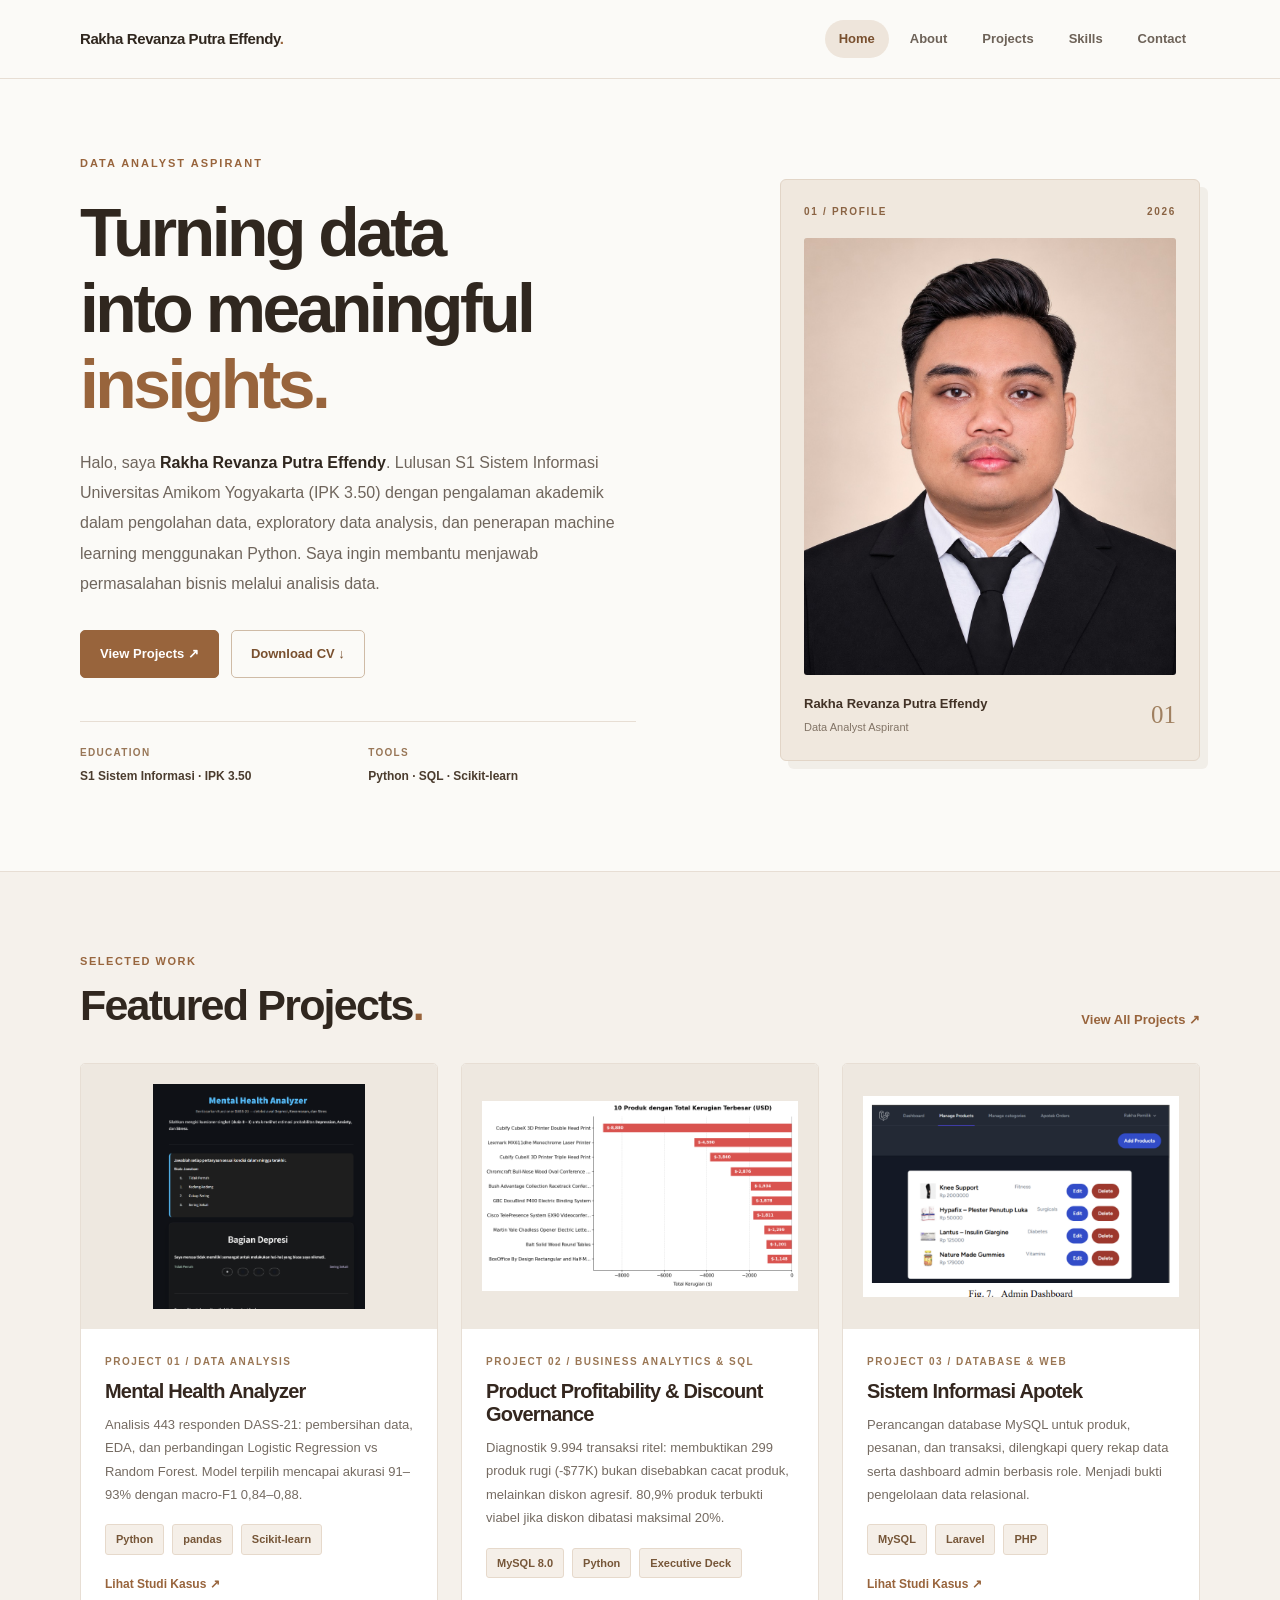
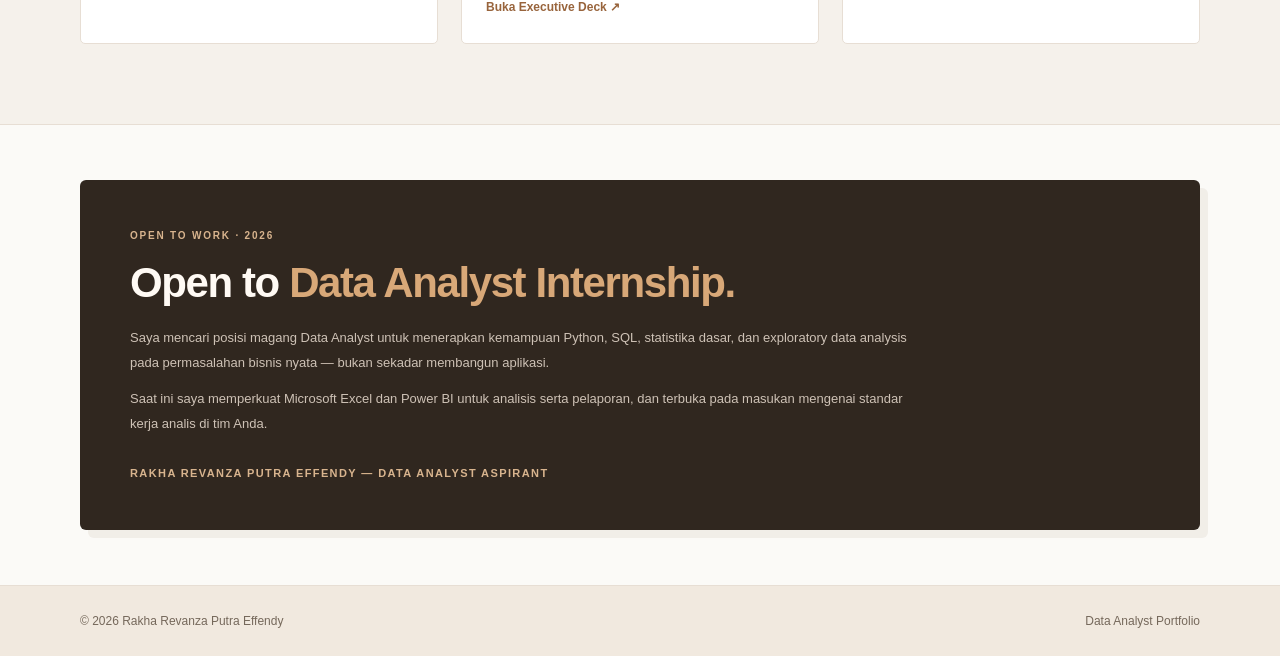
==== commit 443b6a59: "feat: feature Retail Profitability & Discount Governance project on home & projects page" ====
--- a/index.html
+++ b/index.html
@@ -343,7 +343,7 @@
 
     .corporate-project-grid {
       display: grid;
-      grid-template-columns: repeat(2, minmax(0, 1fr));
+      grid-template-columns: repeat(auto-fit, minmax(310px, 1fr));
       gap: 23px;
     }
 
@@ -925,6 +925,57 @@
 
           <article class="corporate-project-card reveal">
 
+            <a href="product-profitability-dashboard.html"
+               aria-label="Lihat executive briefing Product Profitability & Discount Governance">
+
+              <div class="project-image">
+
+                <img
+                  src="assets/product-profitability.png"
+                  alt="Visualisasi 10 Produk Rugi Terbesar - Analisis Profitabilitas Retail"
+                  loading="lazy">
+
+              </div>
+
+
+              <div class="project-information">
+
+                <span class="project-number">
+                  PROJECT 02 / BUSINESS ANALYTICS & SQL
+                </span>
+
+                <h3>Product Profitability & Discount Governance</h3>
+
+                <p>
+                  Diagnostik 9.994 transaksi ritel: membuktikan 299 produk rugi
+                  (-$77K) bukan disebabkan cacat produk, melainkan diskon agresif.
+                  80,9% produk terbukti viabel jika diskon dibatasi maksimal 20%.
+                </p>
+
+                <div class="project-technologies">
+
+                  <span>MySQL 8.0</span>
+                  <span>Python</span>
+                  <span>Executive Deck</span>
+
+                </div>
+
+                <span class="project-link">
+                  Buka Executive Deck ↗
+                </span>
+
+              </div>
+
+            </a>
+
+          </article>
+
+
+
+          <!-- PROJECT 03 -->
+
+          <article class="corporate-project-card reveal">
+
             <a href="pharmacy.html"
                aria-label="Lihat detail Sistem Informasi Apotek">
 
@@ -941,7 +992,7 @@
               <div class="project-information">
 
                 <span class="project-number">
-                  PROJECT 02 / DATABASE & WEB
+                  PROJECT 03 / DATABASE & WEB
                 </span>
 
                 <h3>Sistem Informasi Apotek</h3>
--- a/assets/style.css
+++ b/assets/style.css
@@ -548,7 +548,7 @@
 
 .project-grid {
   display: grid;
-  grid-template-columns: repeat(2, minmax(0, 1fr));
+  grid-template-columns: repeat(auto-fit, minmax(310px, 1fr));
   gap: 24px;
 }
 
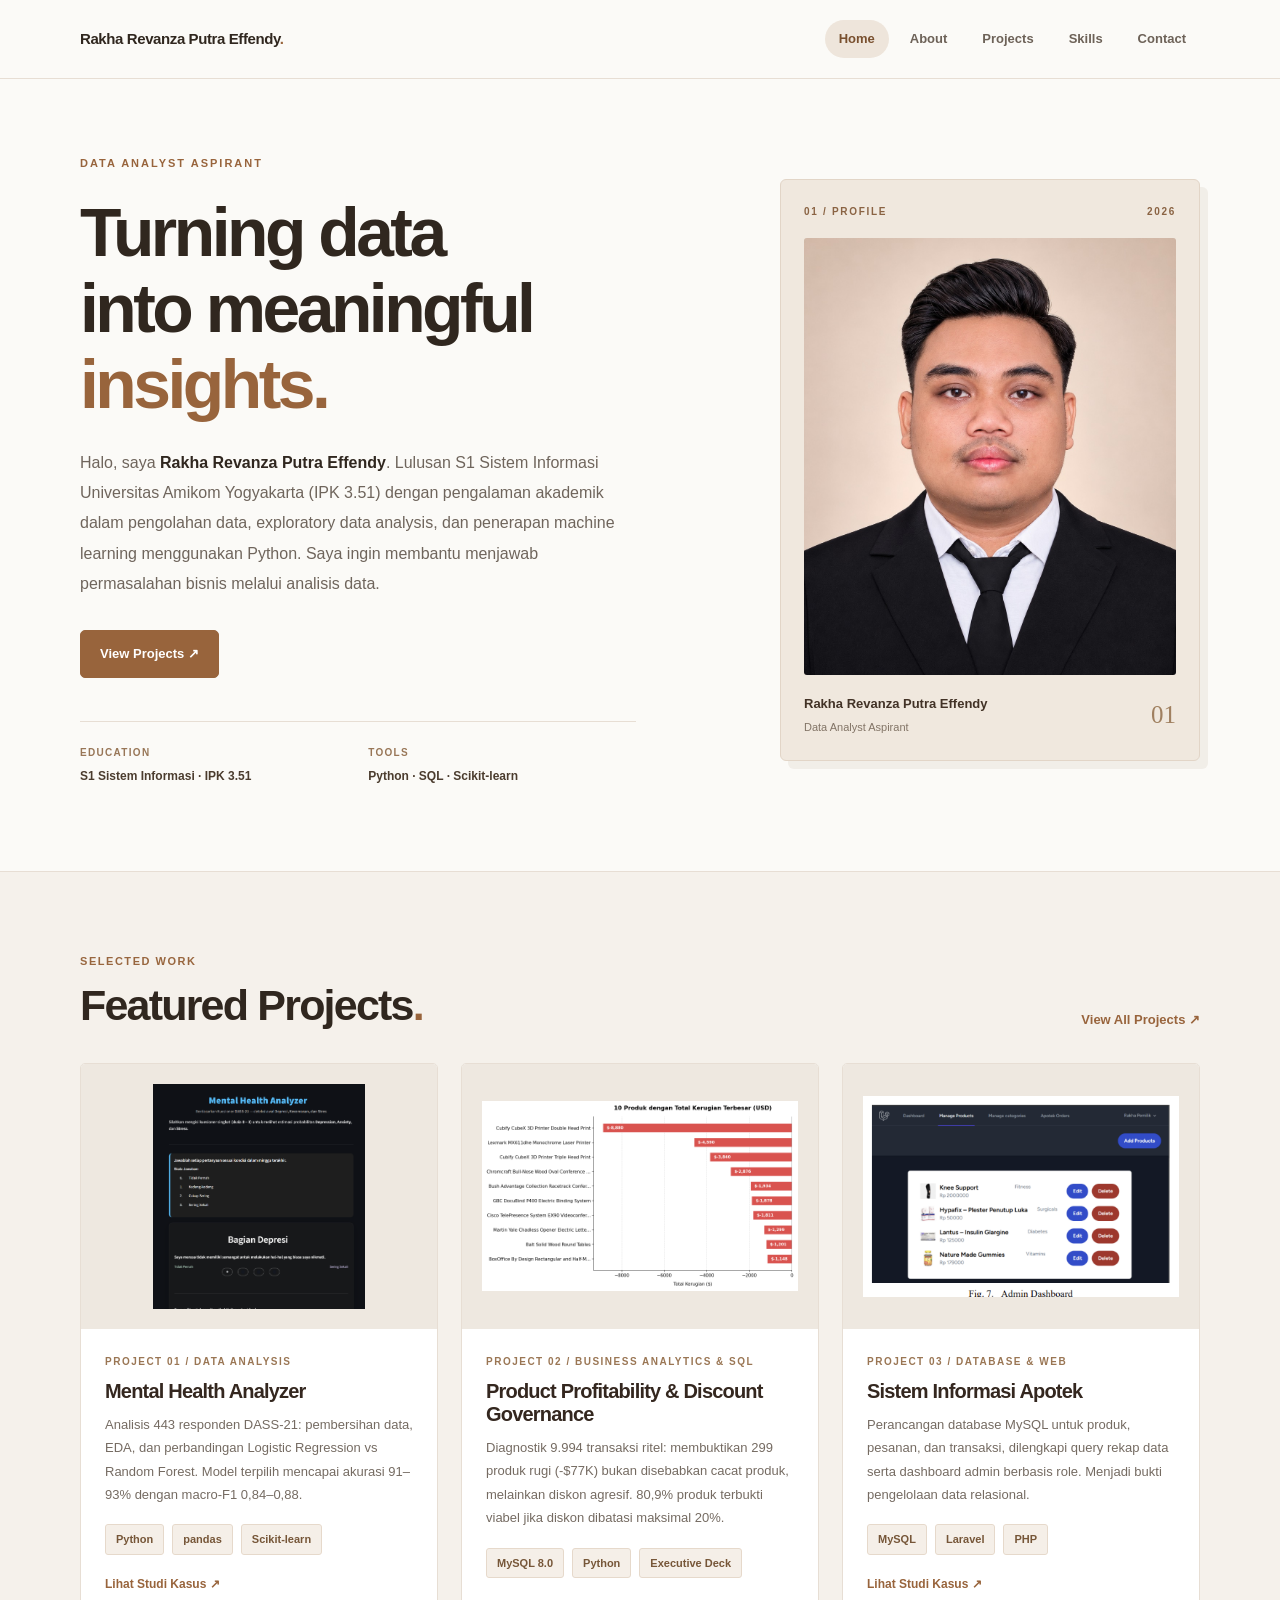
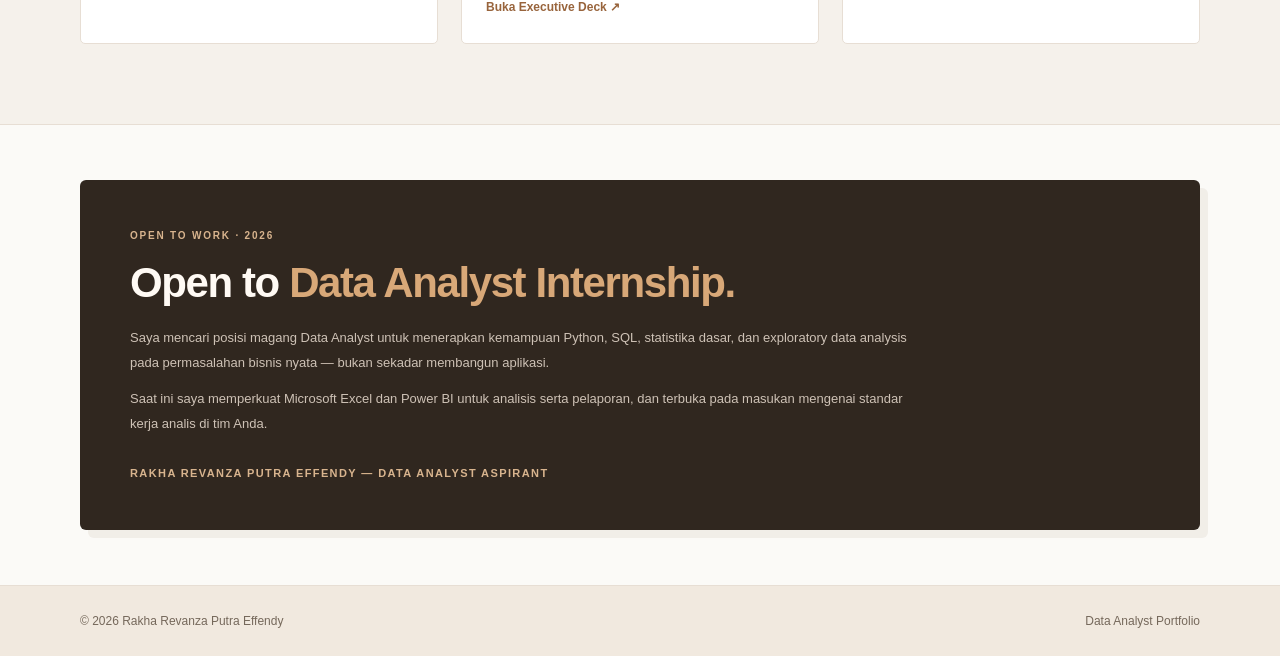
==== commit 34188b23: "fix: update GPA to 3.51 across site and CVs, remove Download CV button from home" ====
--- a/index.html
+++ b/index.html
@@ -746,7 +746,7 @@
             Halo, saya
             <strong>Rakha Revanza Putra Effendy</strong>.
             Lulusan S1 Sistem Informasi Universitas Amikom
-            Yogyakarta (IPK 3.50) dengan pengalaman akademik
+            Yogyakarta (IPK 3.51) dengan pengalaman akademik
             dalam pengolahan data, exploratory data analysis,
             dan penerapan machine learning menggunakan Python.
             Saya ingin membantu menjawab permasalahan bisnis
@@ -763,17 +763,6 @@
               View Projects ↗
             </a>
 
-            <a
-              href="assets/CV_RakhaRevanza_DataAnalyst.pdf"
-              class="btn secondary"
-              download="CV_RakhaRevanza_DataAnalyst.pdf"
-              target="_blank"
-              rel="noopener noreferrer">
-
-              Download CV ↓
-
-            </a>
-
           </div>
 
 
@@ -783,7 +772,7 @@
 
             <div>
               <span>EDUCATION</span>
-              <strong>S1 Sistem Informasi · IPK 3.50</strong>
+              <strong>S1 Sistem Informasi · IPK 3.51</strong>
             </div>
 
             <div>
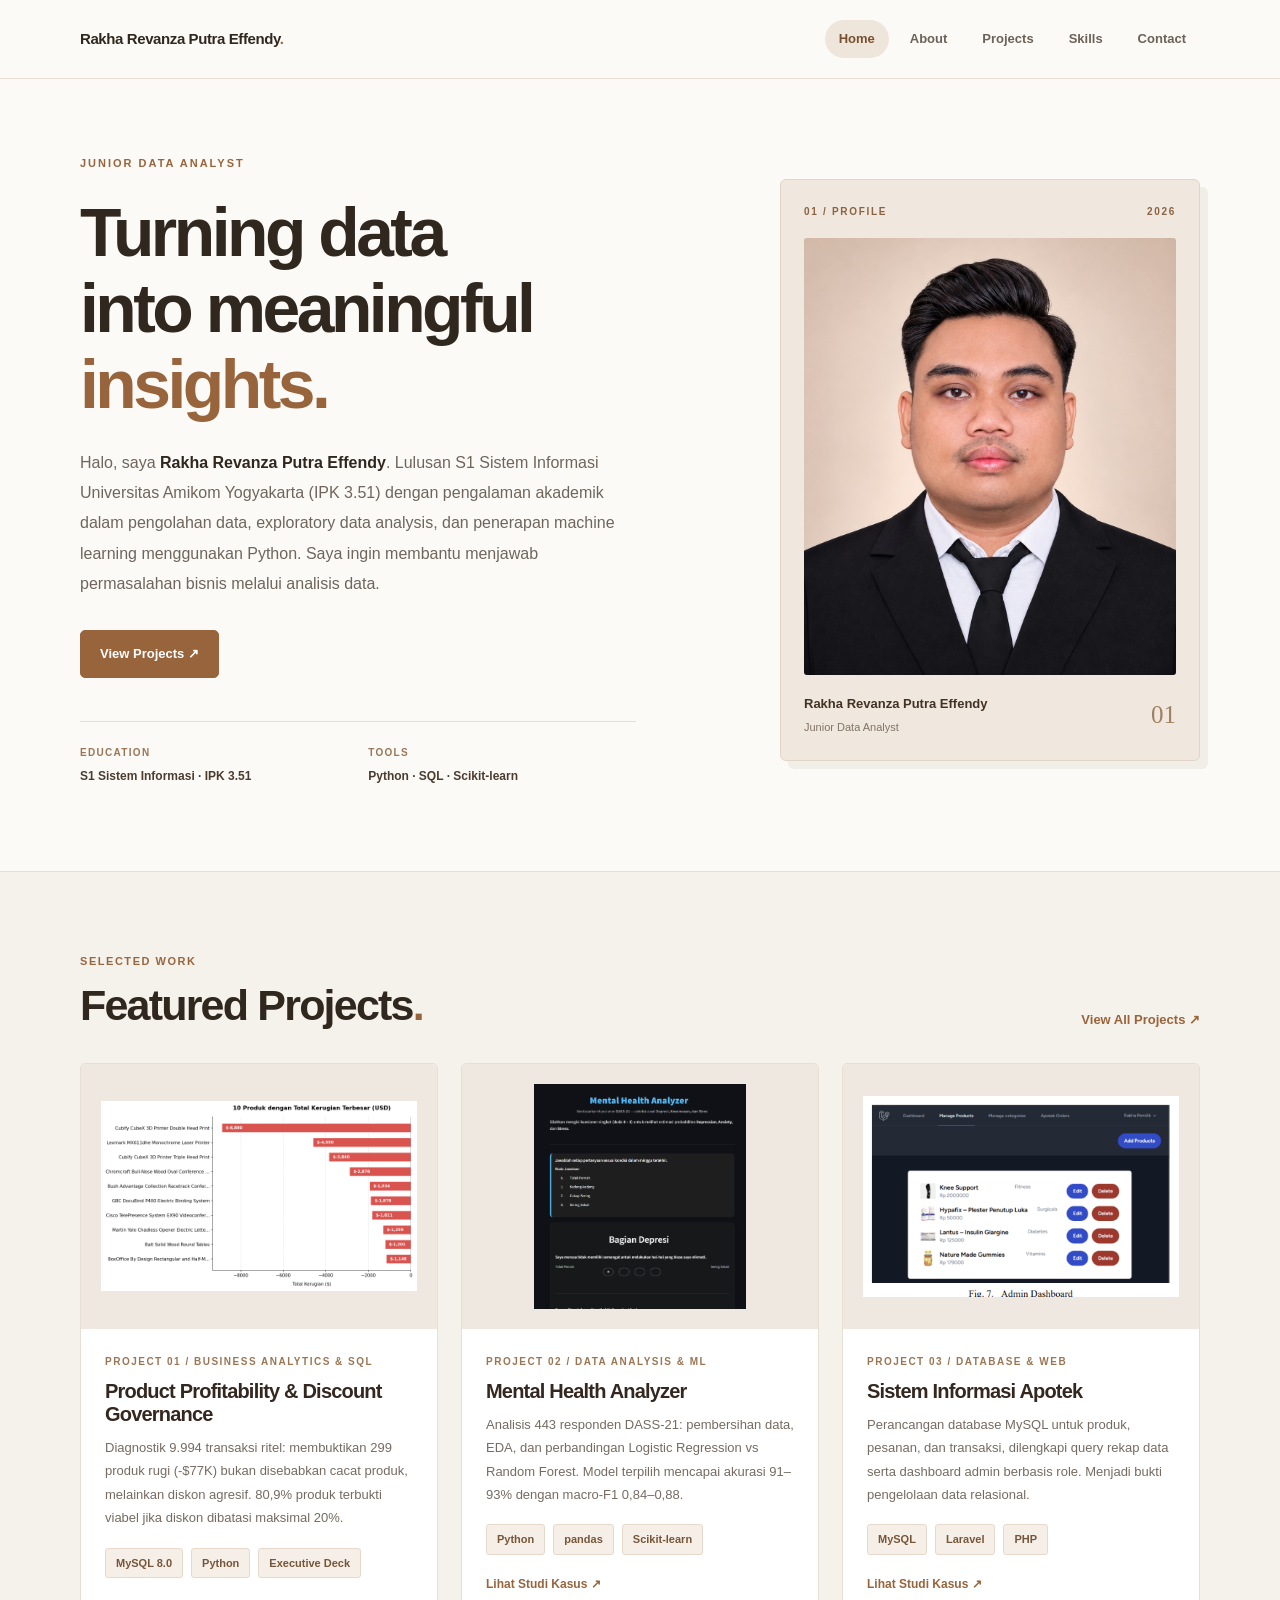
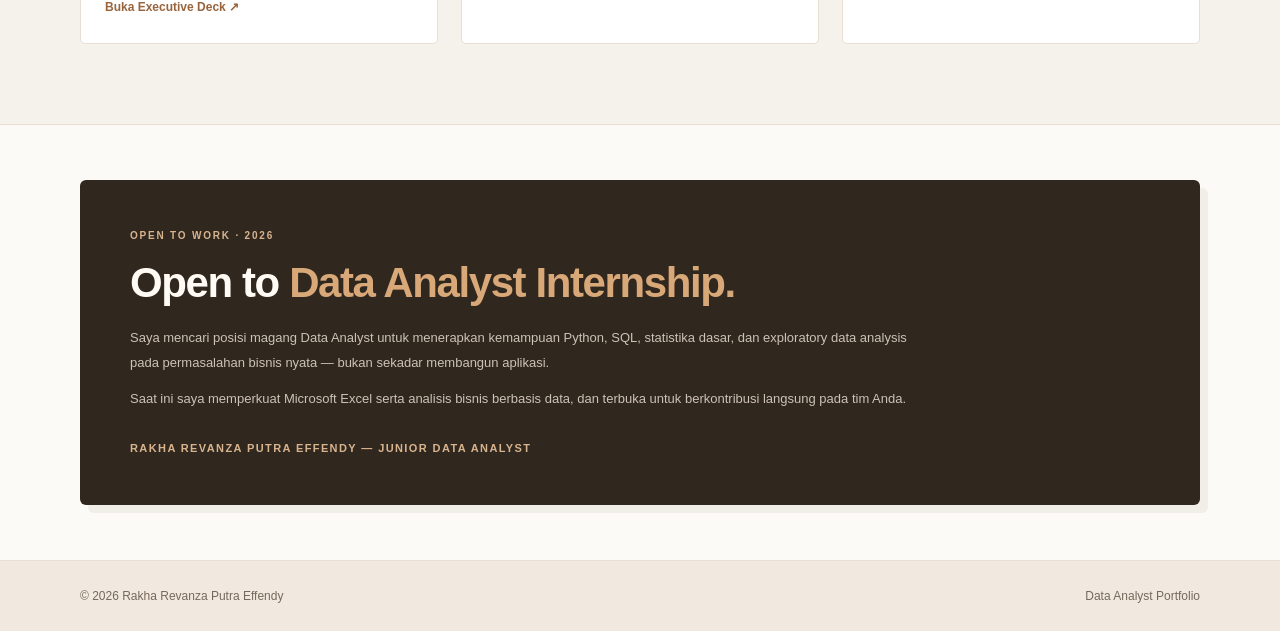
==== commit 390f9ea6: "refactor: position Retail Profitability as project 01, claim Junior Data Analyst title, and active E" ====
--- a/index.html
+++ b/index.html
@@ -732,7 +732,7 @@
         <div class="hero-content reveal">
 
           <p class="eyebrow">
-            DATA ANALYST ASPIRANT
+            JUNIOR DATA ANALYST
           </p>
 
           <h1>
@@ -808,7 +808,7 @@
 
             <div>
               <strong>Rakha Revanza Putra Effendy</strong>
-              <small>Data Analyst Aspirant</small>
+              <small>Junior Data Analyst</small>
             </div>
 
             <span class="profile-number">01</span>
@@ -859,6 +859,57 @@
 
 
           <!-- PROJECT 01 -->
+
+          <article class="corporate-project-card reveal">
+
+            <a href="product-profitability-dashboard.html"
+               aria-label="Lihat executive briefing Product Profitability & Discount Governance">
+
+              <div class="project-image">
+
+                <img
+                  src="assets/product-profitability.png"
+                  alt="Visualisasi 10 Produk Rugi Terbesar - Analisis Profitabilitas Retail"
+                  loading="lazy">
+
+              </div>
+
+
+              <div class="project-information">
+
+                <span class="project-number">
+                  PROJECT 01 / BUSINESS ANALYTICS & SQL
+                </span>
+
+                <h3>Product Profitability & Discount Governance</h3>
+
+                <p>
+                  Diagnostik 9.994 transaksi ritel: membuktikan 299 produk rugi
+                  (-$77K) bukan disebabkan cacat produk, melainkan diskon agresif.
+                  80,9% produk terbukti viabel jika diskon dibatasi maksimal 20%.
+                </p>
+
+                <div class="project-technologies">
+
+                  <span>MySQL 8.0</span>
+                  <span>Python</span>
+                  <span>Executive Deck</span>
+
+                </div>
+
+                <span class="project-link">
+                  Buka Executive Deck ↗
+                </span>
+
+              </div>
+
+            </a>
+
+          </article>
+
+
+
+          <!-- PROJECT 02 -->
 
           <article class="corporate-project-card reveal">
 
@@ -878,7 +929,7 @@
               <div class="project-information">
 
                 <span class="project-number">
-                  PROJECT 01 / DATA ANALYSIS
+                  PROJECT 02 / DATA ANALYSIS & ML
                 </span>
 
                 <h3>Mental Health Analyzer</h3>
@@ -900,57 +951,6 @@
 
                 <span class="project-link">
                   Lihat Studi Kasus ↗
-                </span>
-
-              </div>
-
-            </a>
-
-          </article>
-
-
-
-          <!-- PROJECT 02 -->
-
-          <article class="corporate-project-card reveal">
-
-            <a href="product-profitability-dashboard.html"
-               aria-label="Lihat executive briefing Product Profitability & Discount Governance">
-
-              <div class="project-image">
-
-                <img
-                  src="assets/product-profitability.png"
-                  alt="Visualisasi 10 Produk Rugi Terbesar - Analisis Profitabilitas Retail"
-                  loading="lazy">
-
-              </div>
-
-
-              <div class="project-information">
-
-                <span class="project-number">
-                  PROJECT 02 / BUSINESS ANALYTICS & SQL
-                </span>
-
-                <h3>Product Profitability & Discount Governance</h3>
-
-                <p>
-                  Diagnostik 9.994 transaksi ritel: membuktikan 299 produk rugi
-                  (-$77K) bukan disebabkan cacat produk, melainkan diskon agresif.
-                  80,9% produk terbukti viabel jika diskon dibatasi maksimal 20%.
-                </p>
-
-                <div class="project-technologies">
-
-                  <span>MySQL 8.0</span>
-                  <span>Python</span>
-                  <span>Executive Deck</span>
-
-                </div>
-
-                <span class="project-link">
-                  Buka Executive Deck ↗
                 </span>
 
               </div>
@@ -1048,13 +1048,13 @@
           </p>
 
           <p>
-            Saat ini saya memperkuat Microsoft Excel dan Power BI
-            untuk analisis serta pelaporan, dan terbuka pada
-            masukan mengenai standar kerja analis di tim Anda.
+            Saat ini saya memperkuat Microsoft Excel serta analisis
+            bisnis berbasis data, dan terbuka untuk berkontribusi
+            langsung pada tim Anda.
           </p>
 
           <p class="cta-signature">
-            Rakha Revanza Putra Effendy — Data Analyst Aspirant
+            Rakha Revanza Putra Effendy — Junior Data Analyst
           </p>
 
         </div>
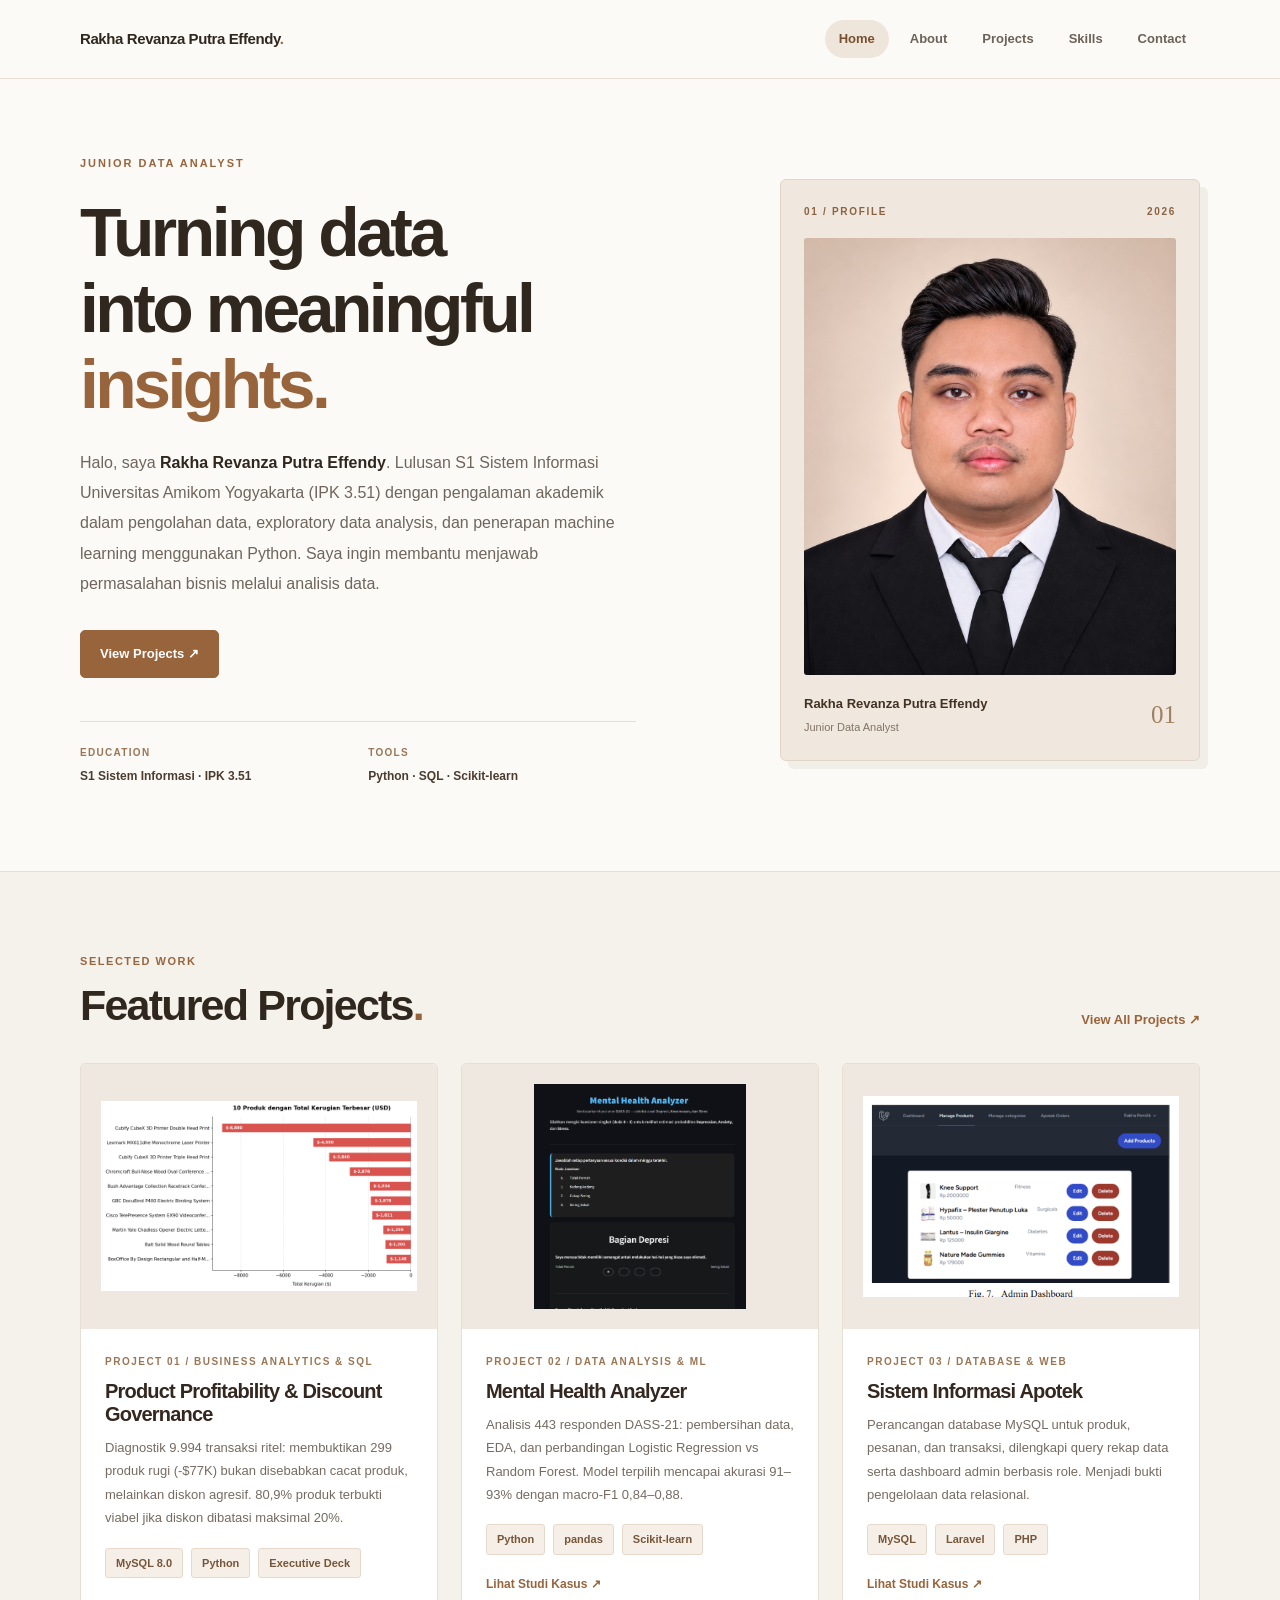
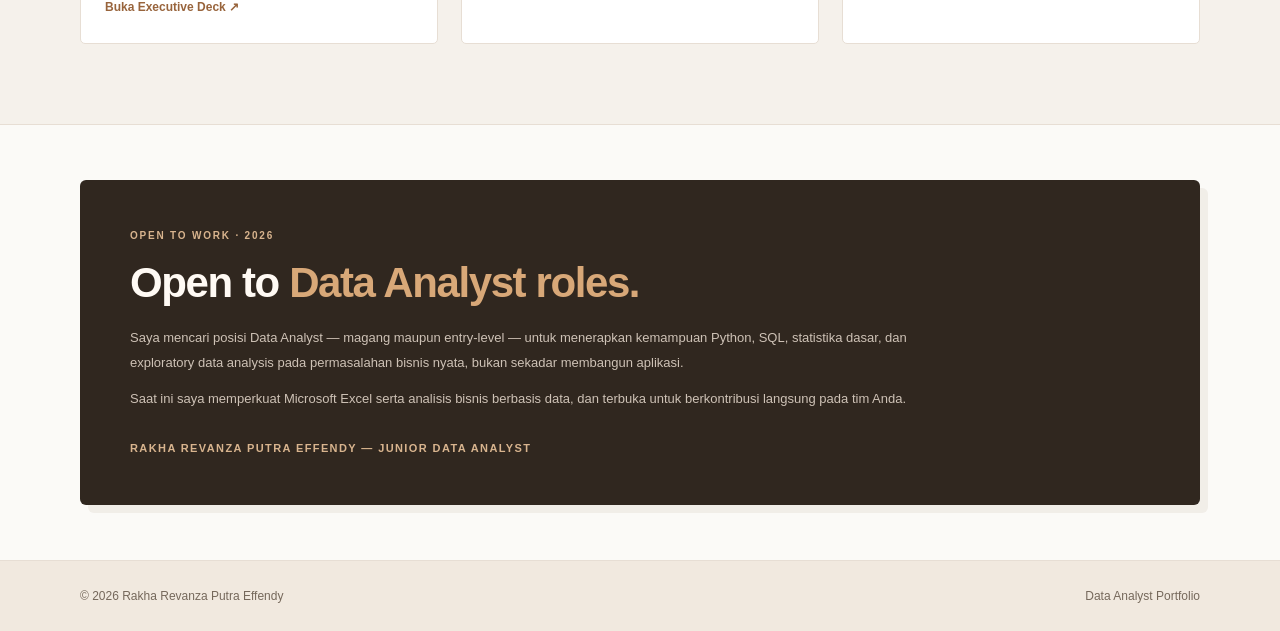
==== commit 1358fe0e: "copy: expand CTA copy from internship-only to internship and entry-level Data Analyst roles" ====
--- a/index.html
+++ b/index.html
@@ -1037,14 +1037,15 @@
 
           <h2>
             Open to
-            <span>Data Analyst Internship.</span>
+            <span>Data Analyst roles.</span>
           </h2>
 
           <p>
-            Saya mencari posisi magang Data Analyst untuk
-            menerapkan kemampuan Python, SQL, statistika dasar,
-            dan exploratory data analysis pada permasalahan
-            bisnis nyata — bukan sekadar membangun aplikasi.
+            Saya mencari posisi Data Analyst — magang maupun
+            entry-level — untuk menerapkan kemampuan Python, SQL,
+            statistika dasar, dan exploratory data analysis pada
+            permasalahan bisnis nyata, bukan sekadar membangun
+            aplikasi.
           </p>
 
           <p>
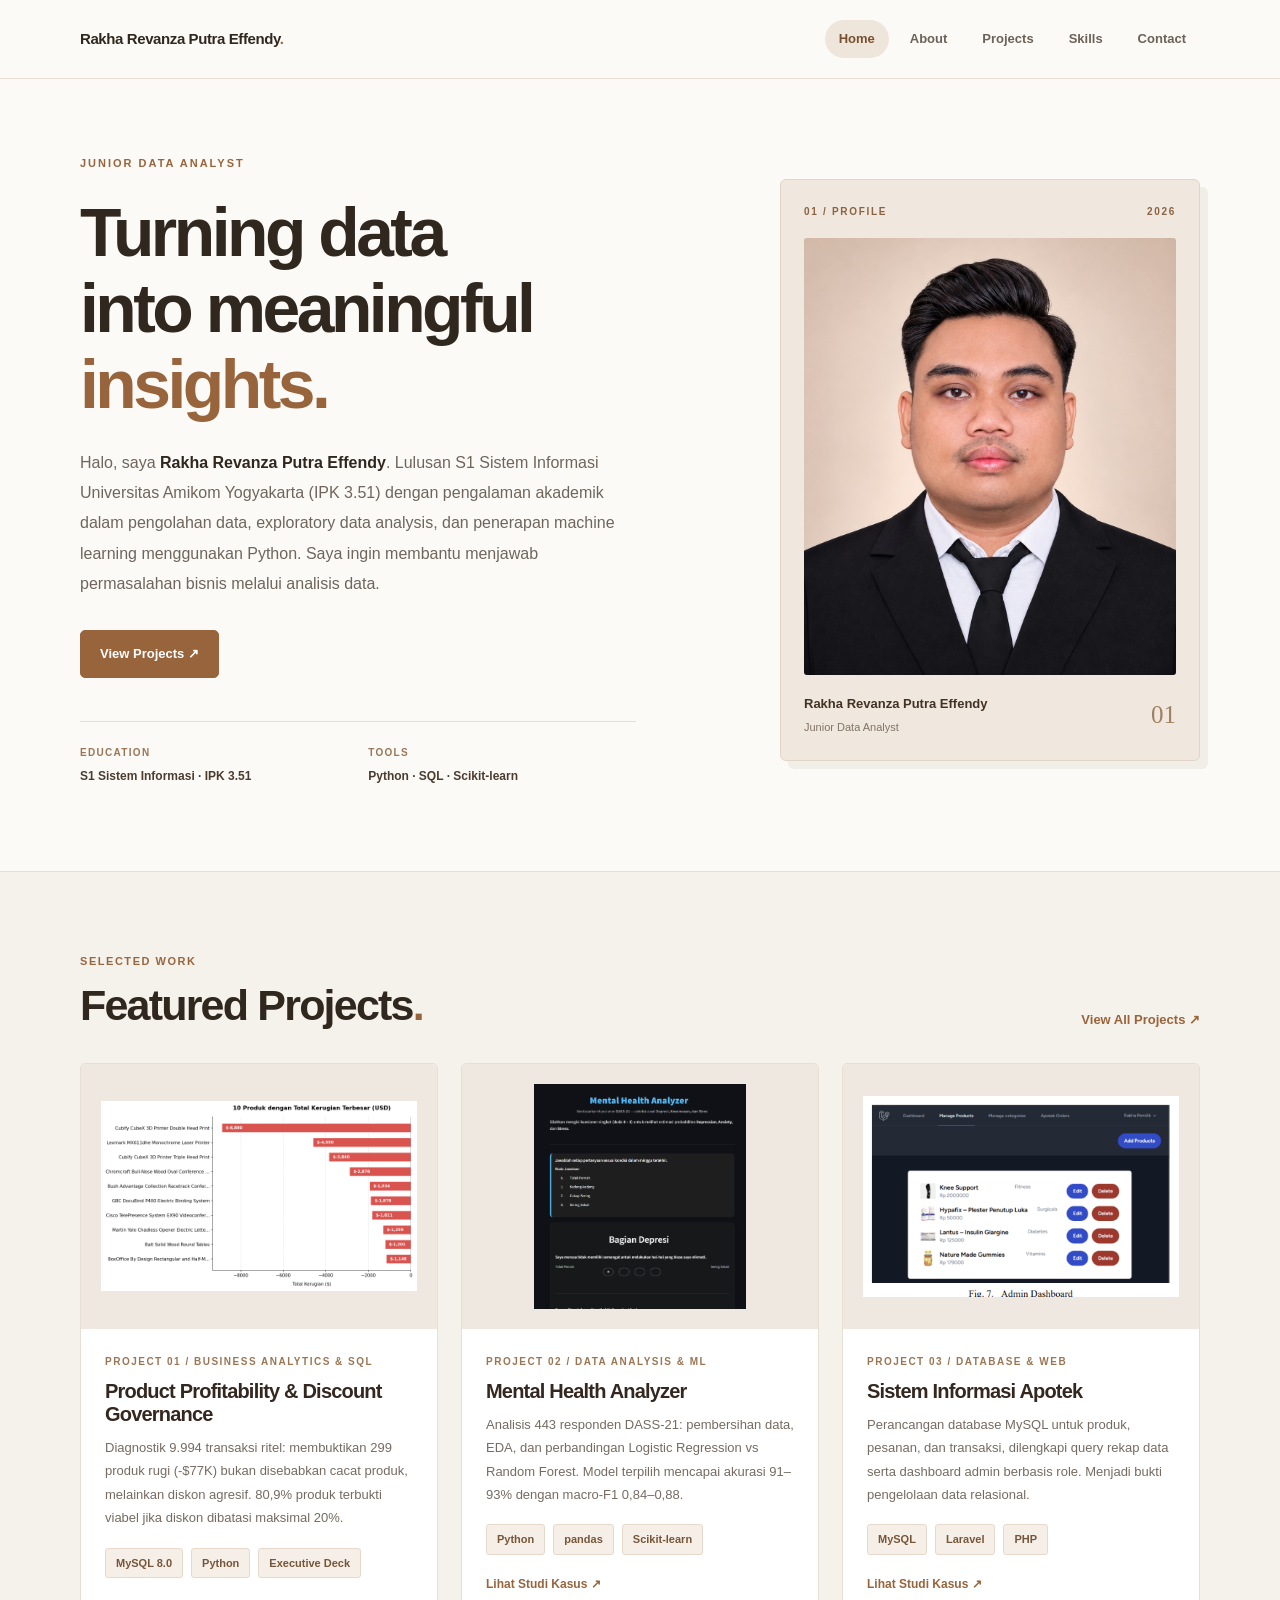
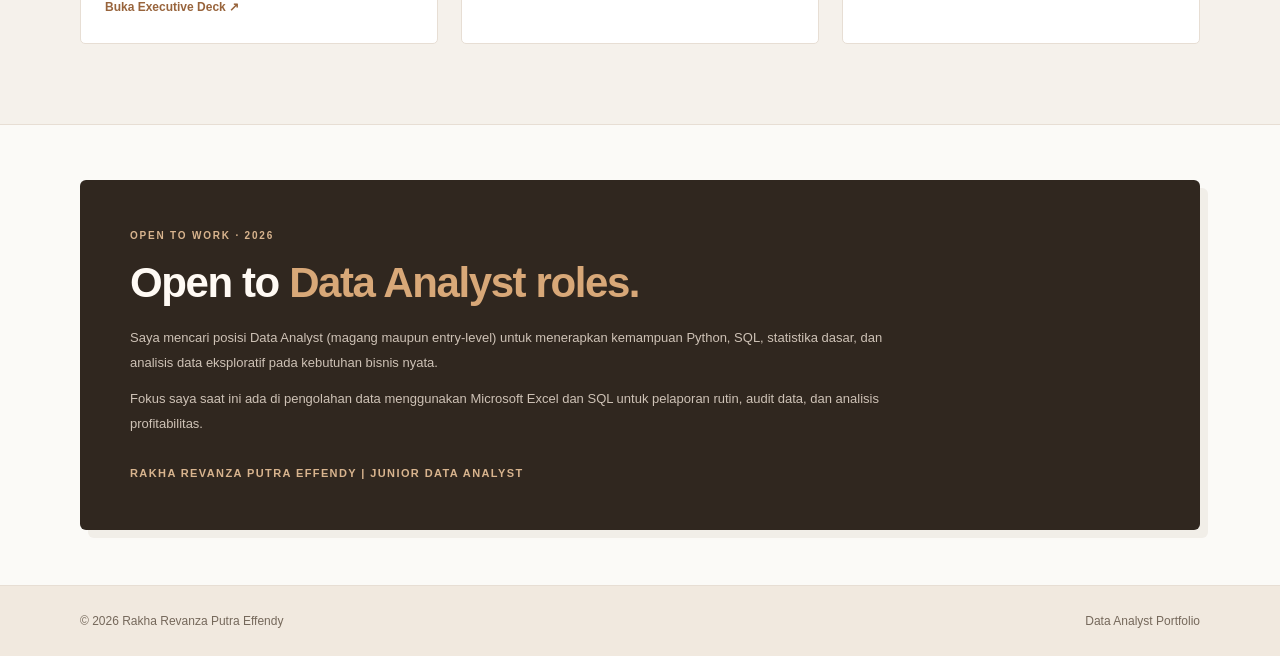
==== commit 6eaf5f4e: "copy: purge em-dashes and AI-slop sentence structures across all pages" ====
--- a/index.html
+++ b/index.html
@@ -7,7 +7,7 @@
   <meta name="viewport" content="width=device-width, initial-scale=1">
 
   <meta name="description"
-    content="Portfolio of Rakha Revanza Putra Effendy — Information Systems graduate focused on data analysis with Python, SQL, and machine learning.">
+    content="Portfolio of Rakha Revanza Putra Effendy | Information Systems graduate focused on data analysis with Python, SQL, and machine learning.">
 
   <meta name="theme-color" content="#fbfaf7">
 
@@ -1041,21 +1041,20 @@
           </h2>
 
           <p>
-            Saya mencari posisi Data Analyst — magang maupun
-            entry-level — untuk menerapkan kemampuan Python, SQL,
-            statistika dasar, dan exploratory data analysis pada
-            permasalahan bisnis nyata, bukan sekadar membangun
-            aplikasi.
+            Saya mencari posisi Data Analyst (magang maupun
+            entry-level) untuk menerapkan kemampuan Python, SQL,
+            statistika dasar, dan analisis data eksploratif pada
+            kebutuhan bisnis nyata.
           </p>
 
           <p>
-            Saat ini saya memperkuat Microsoft Excel serta analisis
-            bisnis berbasis data, dan terbuka untuk berkontribusi
-            langsung pada tim Anda.
+            Fokus saya saat ini ada di pengolahan data menggunakan
+            Microsoft Excel dan SQL untuk pelaporan rutin, audit data,
+            dan analisis profitabilitas.
           </p>
 
           <p class="cta-signature">
-            Rakha Revanza Putra Effendy — Junior Data Analyst
+            Rakha Revanza Putra Effendy | Junior Data Analyst
           </p>
 
         </div>
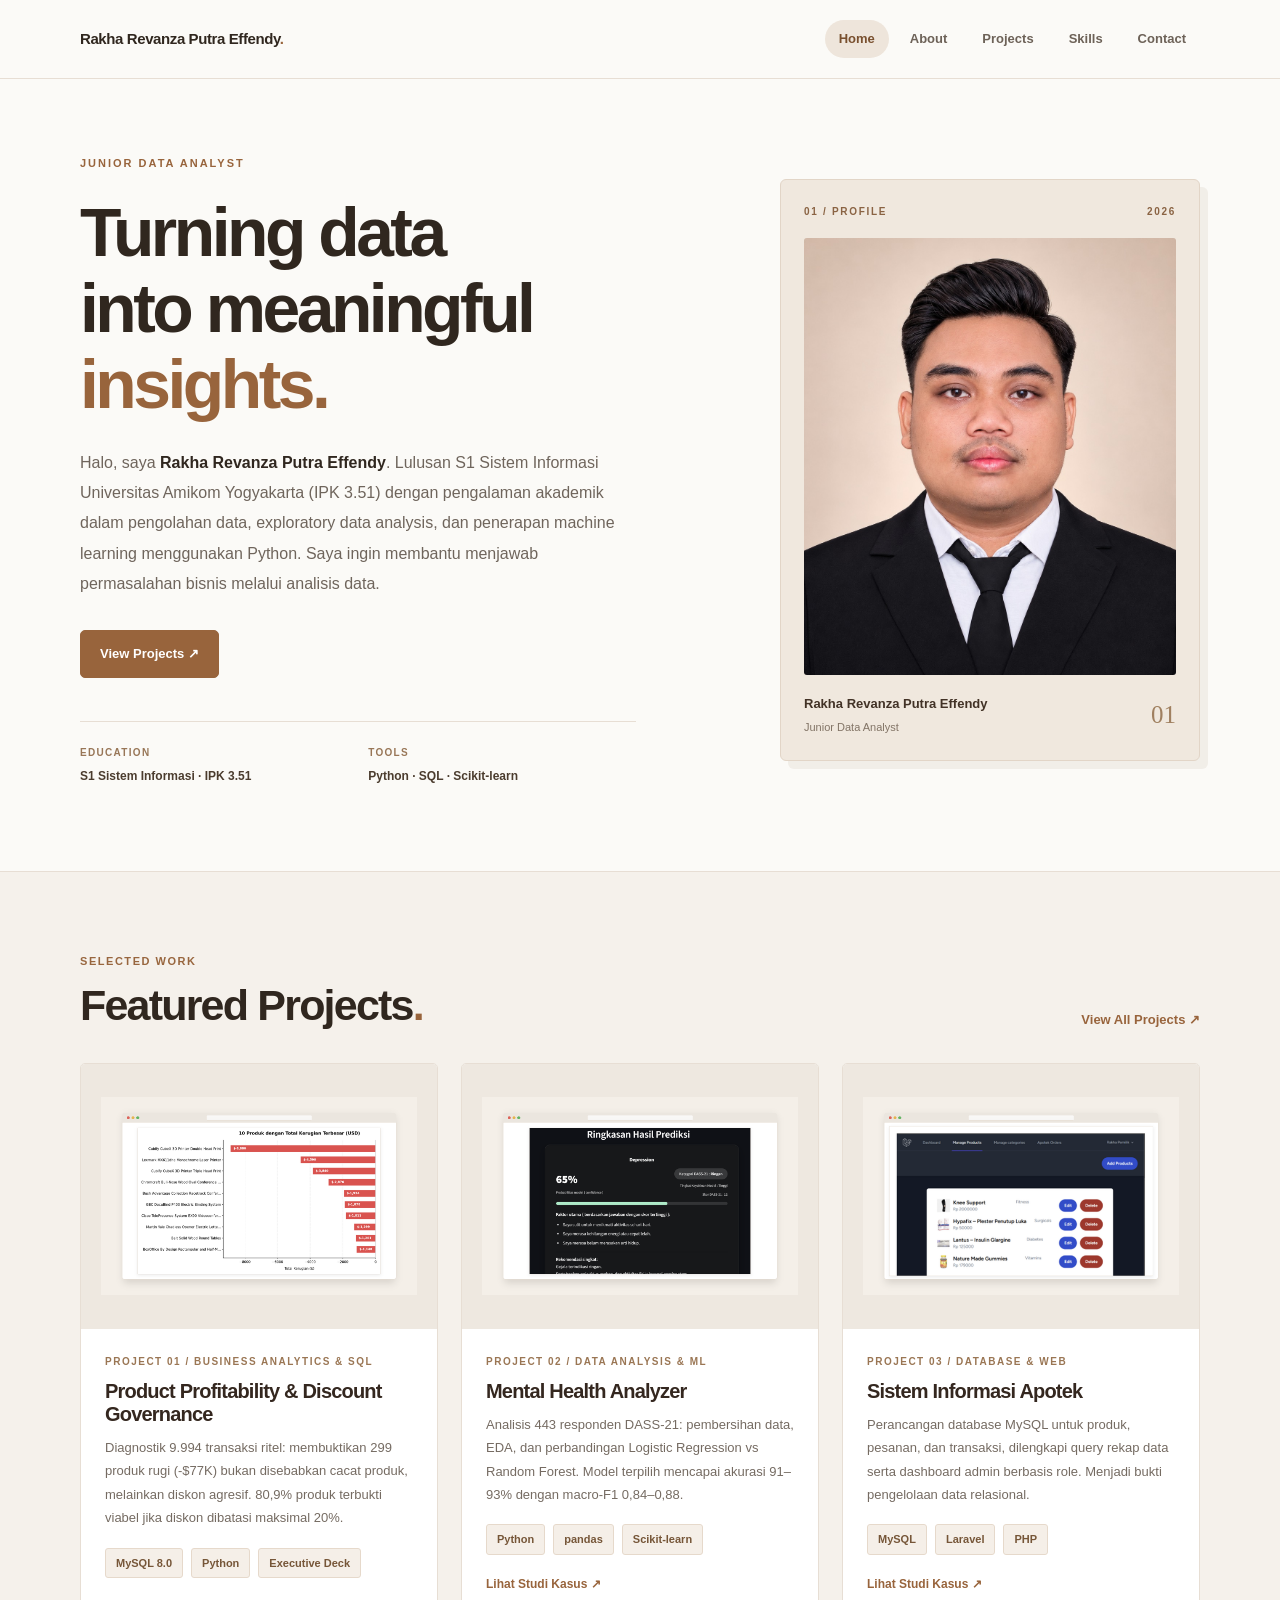
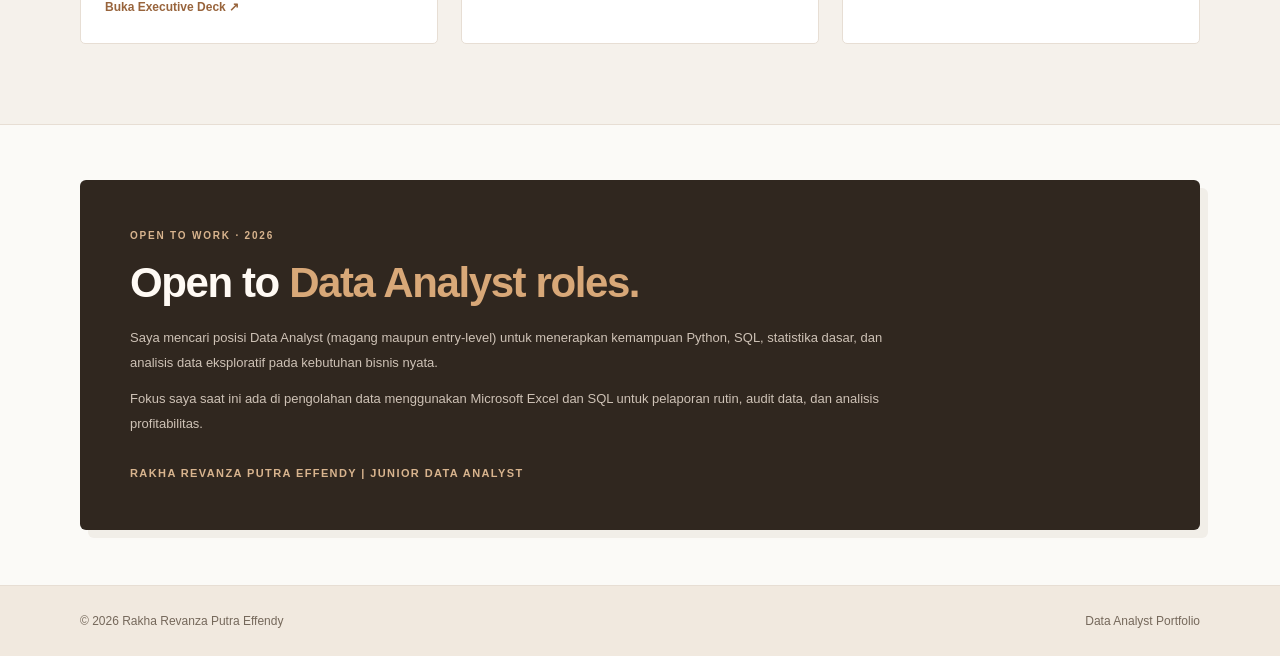
==== commit e33896e5: "design: upgrade project thumbnails with unified 1200x750 browser frames and clean artifacts" ====
--- a/index.html
+++ b/index.html
@@ -868,7 +868,7 @@
               <div class="project-image">
 
                 <img
-                  src="assets/product-profitability.png"
+                  src="assets/thumb-retail.png"
                   alt="Visualisasi 10 Produk Rugi Terbesar - Analisis Profitabilitas Retail"
                   loading="lazy">
 
@@ -919,8 +919,8 @@
               <div class="project-image">
 
                 <img
-                  src="assets/mental-home.png"
-                  alt="Tampilan aplikasi Mental Health Analyzer"
+                  src="assets/thumb-mental.png"
+                  alt="Ringkasan Hasil Prediksi Mental Health Analyzer - Evaluasi Model ML"
                   loading="lazy">
 
               </div>
@@ -971,8 +971,8 @@
               <div class="project-image">
 
                 <img
-                  src="assets/pharmacy-admin.png"
-                  alt="Dashboard admin Sistem Informasi Apotek"
+                  src="assets/thumb-pharmacy.png"
+                  alt="Dashboard admin Sistem Informasi Apotek - Skema Relasional"
                   loading="lazy">
 
               </div>
